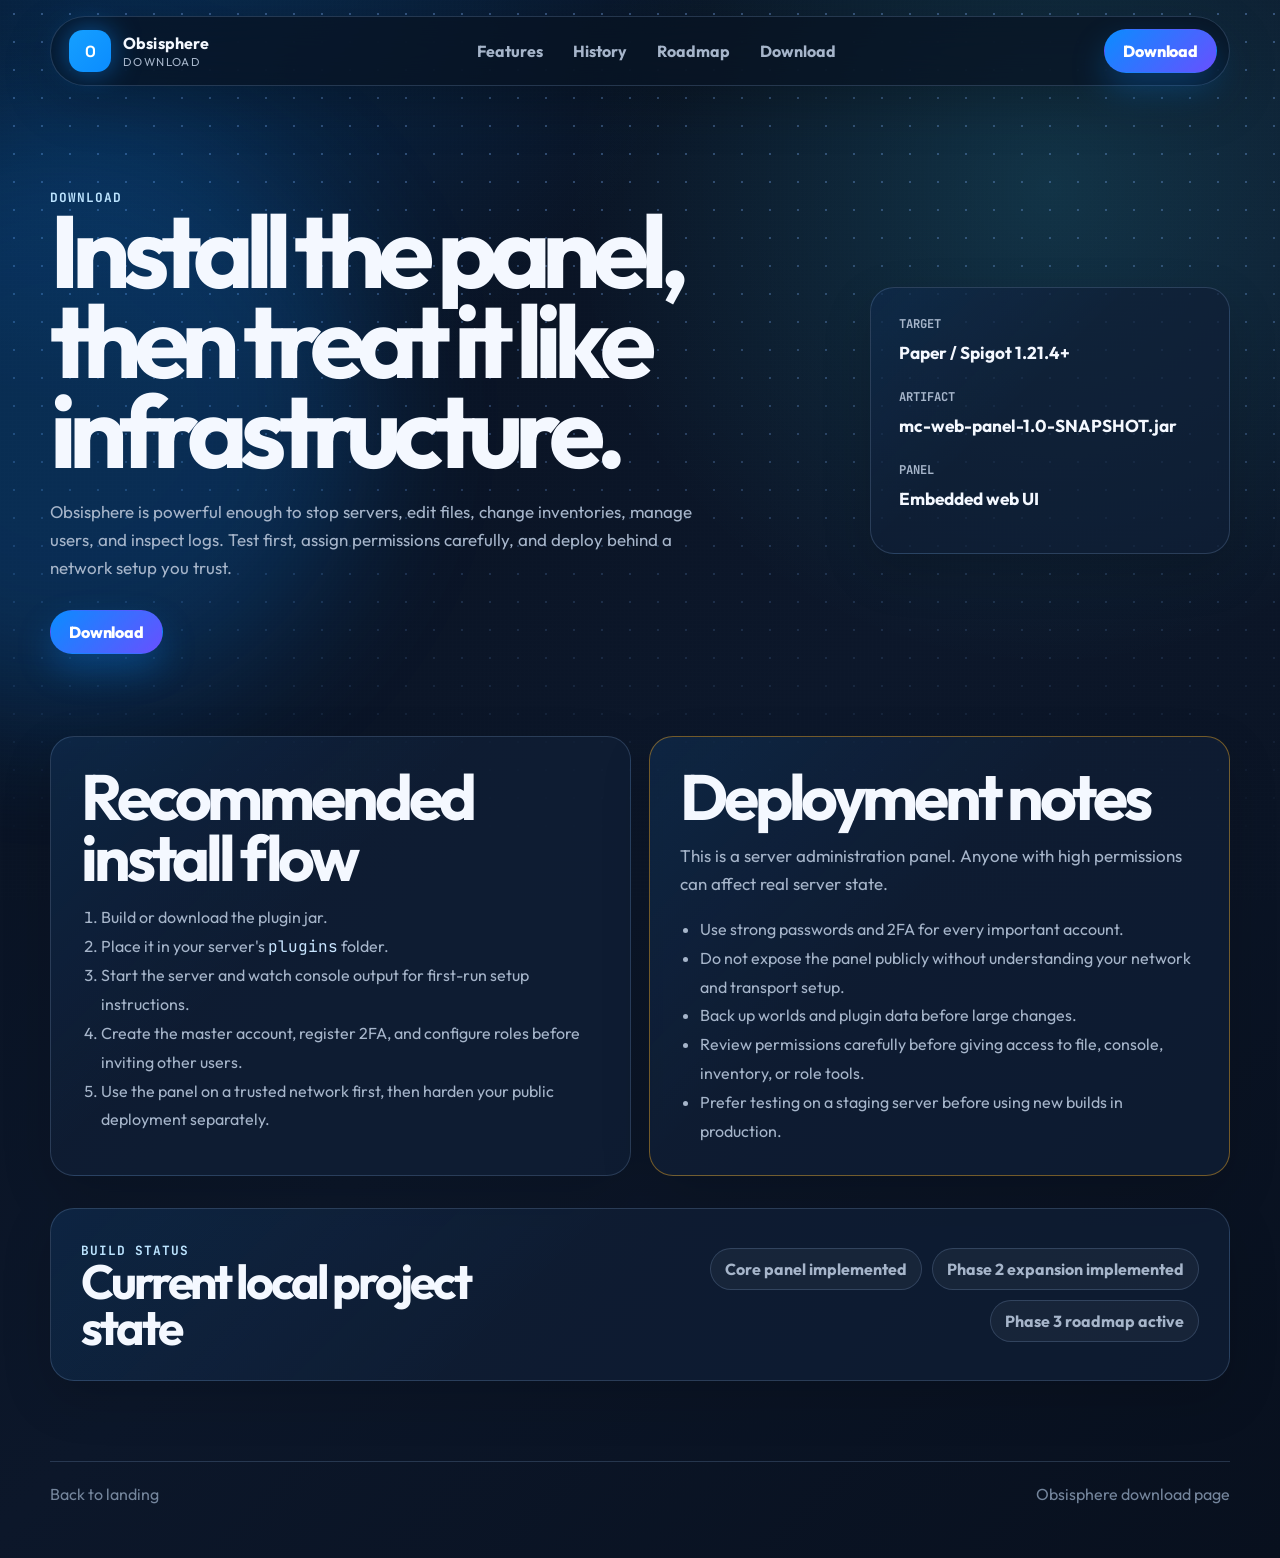
==== docs/download.html @ 39cd56f6 "Add files via upload" ====
<!doctype html>
<html lang="en">
<head>
    <meta charset="utf-8">
    <meta name="viewport" content="width=device-width, initial-scale=1">
    <meta name="description" content="Download and deployment notes for Obsisphere.">
    <title>Download Obsisphere | MC Web Panel</title>
    <link rel="preconnect" href="https://fonts.googleapis.com">
    <link rel="preconnect" href="https://fonts.gstatic.com" crossorigin>
    <link href="https://fonts.googleapis.com/css2?family=Outfit:wght@400;600;700;800;900&family=Space+Grotesk:wght@500;700&family=JetBrains+Mono:wght@500;700&display=swap" rel="stylesheet">
    <link rel="stylesheet" href="styles.css">
</head>
<body class="download-page">
    <div class="noise-layer" aria-hidden="true"></div>
    <div class="aurora aurora-one" aria-hidden="true"></div>

    <header class="site-header">
        <a class="brand" href="index.html" aria-label="Obsisphere home">
            <span class="brand-mark">O</span>
            <span>
                <strong>Obsisphere</strong>
                <small>Download</small>
            </span>
        </a>
        <nav class="nav-links" aria-label="Main navigation">
            <a href="index.html#features">Features</a>
            <a href="index.html#timeline">History</a>
            <a href="index.html#roadmap">Roadmap</a>
            <a href="download.html">Download</a>
        </nav>
        <a class="header-cta" href="../plugin-data/target/mc-web-panel-1.0-SNAPSHOT.jar">Download</a>
    </header>

    <main>
        <section class="section-shell download-hero">
            <div class="reveal">
                <span class="section-kicker">Download</span>
                <h1>Install the panel, then treat it like infrastructure.</h1>
                <p class="hero-lede">
                    Obsisphere is powerful enough to stop servers, edit files, change inventories, manage users,
                    and inspect logs. Test first, assign permissions carefully, and deploy behind a network setup you trust.
                </p>
                <div class="hero-actions">
                    <a class="btn btn-primary magnet" href="../plugin-data/target/mc-web-panel-1.0-SNAPSHOT.jar" download>Download</a>
                </div>
            </div>
            <aside class="download-card reveal">
                <span>Target</span>
                <strong>Paper / Spigot 1.21.4+</strong>
                <span>Artifact</span>
                <strong>mc-web-panel-1.0-SNAPSHOT.jar</strong>
                <span>Panel</span>
                <strong>Embedded web UI</strong>
            </aside>
        </section>

        <section class="section-shell download-grid">
            <article class="download-panel reveal">
                <h2>Recommended install flow</h2>
                <ol class="install-list">
                    <li>Build or download the plugin jar.</li>
                    <li>Place it in your server's <code>plugins</code> folder.</li>
                    <li>Start the server and watch console output for first-run setup instructions.</li>
                    <li>Create the master account, register 2FA, and configure roles before inviting other users.</li>
                    <li>Use the panel on a trusted network first, then harden your public deployment separately.</li>
                </ol>
            </article>

            <article class="download-panel warning-panel reveal">
                <h2>Deployment notes</h2>
                <p>This is a server administration panel. Anyone with high permissions can affect real server state.</p>
                <ul class="check-list">
                    <li>Use strong passwords and 2FA for every important account.</li>
                    <li>Do not expose the panel publicly without understanding your network and transport setup.</li>
                    <li>Back up worlds and plugin data before large changes.</li>
                    <li>Review permissions carefully before giving access to file, console, inventory, or role tools.</li>
                    <li>Prefer testing on a staging server before using new builds in production.</li>
                </ul>
            </article>
        </section>

        <section class="section-shell release-board reveal">
            <div>
                <span class="section-kicker">Build status</span>
                <h2>Current local project state</h2>
            </div>
            <div class="release-items">
                <span>Core panel implemented</span>
                <span>Phase 2 expansion implemented</span>
                <span>Phase 3 roadmap active</span>
            </div>
        </section>
    </main>

    <footer class="site-footer">
        <a href="index.html">Back to landing</a>
        <span>Obsisphere download page</span>
    </footer>

    <script src="script.js"></script>
</body>
</html>
---- docs/styles.css ----
:root {
    --bg: #07101f;
    --bg-2: #0b172b;
    --panel: rgba(16, 31, 55, 0.72);
    --panel-strong: rgba(24, 43, 73, 0.9);
    --line: rgba(142, 177, 224, 0.22);
    --line-bright: rgba(30, 144, 255, 0.65);
    --text: #f4f8ff;
    --muted: #a6b5ca;
    --soft: #74859c;
    --accent: #0b8cff;
    --accent-2: #39e6ff;
    --accent-3: #58ffb0;
    --danger: #ff4d5a;
    --warning: #ffb020;
    --shadow: 0 24px 80px rgba(0, 0, 0, 0.35);
    --radius-xl: 34px;
    --radius-lg: 24px;
    --radius-md: 16px;
    color-scheme: dark;
}

* {
    box-sizing: border-box;
}

html {
    scroll-behavior: smooth;
}

body {
    margin: 0;
    min-height: 100vh;
    background:
        radial-gradient(circle at 14% -8%, rgba(11, 140, 255, 0.24), transparent 34rem),
        radial-gradient(circle at 82% 12%, rgba(57, 230, 255, 0.14), transparent 30rem),
        linear-gradient(135deg, #07101f 0%, #0c172a 54%, #08101e 100%);
    color: var(--text);
    font-family: "Outfit", sans-serif;
    overflow-x: hidden;
}

body::before {
    content: "";
    position: fixed;
    inset: 0;
    z-index: -4;
    background-image: radial-gradient(rgba(111, 157, 222, 0.42) 1px, transparent 1px);
    background-size: 28px 28px;
    mask-image: linear-gradient(to bottom, black, rgba(0, 0, 0, 0.72), transparent 96%);
}

a {
    color: inherit;
    text-decoration: none;
}

code {
    font-family: "JetBrains Mono", monospace;
    color: #c8e5ff;
}

.noise-layer {
    position: fixed;
    inset: 0;
    z-index: -2;
    pointer-events: none;
    opacity: 0.11;
    background-image:
        linear-gradient(90deg, rgba(255, 255, 255, 0.06) 1px, transparent 1px),
        linear-gradient(rgba(255, 255, 255, 0.04) 1px, transparent 1px);
    background-size: 4px 4px;
    mix-blend-mode: overlay;
}

.aurora {
    position: fixed;
    z-index: -3;
    width: 38rem;
    height: 38rem;
    border-radius: 999px;
    filter: blur(70px);
    opacity: 0.22;
    animation: drift 12s ease-in-out infinite alternate;
    pointer-events: none;
}

.aurora-one {
    top: 12vh;
    left: -15rem;
    background: var(--accent);
}

.aurora-two {
    right: -16rem;
    bottom: 8vh;
    background: var(--accent-2);
    animation-delay: -4s;
}

.site-header {
    position: sticky;
    top: 16px;
    z-index: 20;
    width: min(1180px, calc(100% - 32px));
    margin: 16px auto 0;
    padding: 12px;
    display: flex;
    align-items: center;
    justify-content: space-between;
    gap: 18px;
    border: 1px solid var(--line);
    border-radius: 999px;
    background: rgba(8, 18, 34, 0.72);
    backdrop-filter: blur(18px);
    box-shadow: 0 18px 50px rgba(0, 0, 0, 0.22);
}

.brand {
    display: inline-flex;
    align-items: center;
    gap: 12px;
    padding-left: 6px;
}

.brand-mark {
    width: 42px;
    height: 42px;
    border-radius: 14px;
    display: grid;
    place-items: center;
    color: white;
    font-family: "Space Grotesk", sans-serif;
    font-weight: 700;
    background:
        linear-gradient(135deg, rgba(57, 230, 255, 0.22), transparent),
        #0b8cff;
    box-shadow: 0 0 28px rgba(11, 140, 255, 0.55);
}

.brand strong,
.brand small {
    display: block;
    line-height: 1;
}

.brand strong {
    font-size: 1rem;
    letter-spacing: 0.01em;
}

.brand small {
    margin-top: 5px;
    color: var(--muted);
    font-size: 0.72rem;
    letter-spacing: 0.12em;
    text-transform: uppercase;
}

.nav-links {
    display: flex;
    align-items: center;
    gap: 6px;
    color: var(--muted);
    font-weight: 700;
}

.nav-links a {
    padding: 10px 12px;
    border-radius: 999px;
    transition: color 180ms ease, background 180ms ease;
}

.nav-links a:hover {
    color: var(--text);
    background: rgba(255, 255, 255, 0.07);
}

.header-cta,
.btn {
    display: inline-flex;
    align-items: center;
    justify-content: center;
    min-height: 44px;
    padding: 0 18px;
    border: 1px solid transparent;
    border-radius: 999px;
    font-weight: 800;
    letter-spacing: -0.01em;
    cursor: pointer;
    transition: transform 180ms ease, border-color 180ms ease, box-shadow 180ms ease, background 180ms ease;
}

.header-cta,
.btn-primary {
    color: white;
    background: linear-gradient(135deg, var(--accent), #6850ff);
    box-shadow: 0 16px 34px rgba(11, 140, 255, 0.28);
}

.btn-ghost {
    color: var(--text);
    background: rgba(255, 255, 255, 0.06);
    border-color: var(--line);
}

.header-cta:hover,
.btn:hover {
    transform: translateY(-2px);
    border-color: rgba(255, 255, 255, 0.22);
    box-shadow: 0 20px 42px rgba(11, 140, 255, 0.26);
}

.section-shell {
    width: min(1180px, calc(100% - 32px));
    margin: 0 auto;
}

.hero {
    min-height: calc(100vh - 92px);
    display: grid;
    grid-template-columns: minmax(0, 0.95fr) minmax(360px, 1.05fr);
    align-items: center;
    gap: 48px;
    padding: 84px 0 64px;
}

.eyebrow,
.section-kicker {
    display: inline-flex;
    align-items: center;
    gap: 10px;
    color: #bce4ff;
    font-family: "JetBrains Mono", monospace;
    font-size: 0.8rem;
    font-weight: 700;
    letter-spacing: 0.08em;
    text-transform: uppercase;
}

.pulse-dot {
    width: 9px;
    height: 9px;
    border-radius: 99px;
    background: var(--accent-3);
    box-shadow: 0 0 0 0 rgba(88, 255, 176, 0.7);
    animation: pulse 1.8s infinite;
}

h1,
h2,
h3,
p {
    margin-top: 0;
}

h1 {
    margin-bottom: 22px;
    font-size: clamp(3.4rem, 8vw, 7.7rem);
    line-height: 0.88;
    letter-spacing: -0.08em;
    max-width: 11ch;
}

h2 {
    margin-bottom: 14px;
    font-size: clamp(2.1rem, 5vw, 4.7rem);
    line-height: 0.95;
    letter-spacing: -0.065em;
}

h3 {
    font-size: 1.32rem;
    letter-spacing: -0.03em;
}

.hero-lede,
.section-heading p,
.timeline-item p,
.feature-card p,
.roadmap-card span,
.developer-card p,
.final-cta p,
.download-panel p {
    color: var(--muted);
    font-size: 1.06rem;
    line-height: 1.65;
}

.hero-lede {
    max-width: 62ch;
    margin-bottom: 28px;
}

.hero-actions,
.hero-metrics {
    display: flex;
    flex-wrap: wrap;
    gap: 12px;
}

.hero-metrics {
    margin-top: 34px;
}

.hero-metrics div {
    min-width: 132px;
    padding: 16px;
    border: 1px solid var(--line);
    border-radius: 18px;
    background: rgba(255, 255, 255, 0.045);
}

.hero-metrics strong,
.hero-metrics span {
    display: block;
}

.hero-metrics strong {
    color: var(--text);
    font-family: "Space Grotesk", sans-serif;
    font-size: 1.3rem;
}

.hero-metrics span {
    color: var(--soft);
    font-size: 0.88rem;
}

.hero-visual {
    position: relative;
    min-height: 560px;
    perspective: 1100px;
}

.panel-frame {
    position: absolute;
    inset: 52px 20px 40px 0;
    padding: 18px;
    border: 1px solid var(--line-bright);
    border-radius: var(--radius-xl);
    background:
        linear-gradient(135deg, rgba(11, 140, 255, 0.16), transparent 36%),
        rgba(9, 19, 36, 0.88);
    box-shadow: var(--shadow), inset 0 0 80px rgba(11, 140, 255, 0.08);
    transform: rotateX(6deg) rotateY(-8deg);
    animation: floatPanel 5s ease-in-out infinite;
}

.panel-topbar {
    display: flex;
    align-items: center;
    gap: 8px;
    padding: 10px 10px 18px;
    color: var(--muted);
    font-family: "JetBrains Mono", monospace;
}

.panel-topbar span {
    width: 11px;
    height: 11px;
    border-radius: 999px;
    background: var(--accent);
}

.panel-topbar span:nth-child(2) {
    background: var(--warning);
}

.panel-topbar span:nth-child(3) {
    background: var(--accent-3);
}

.panel-topbar strong {
    margin-left: auto;
    color: var(--text);
    font-size: 0.8rem;
}

.panel-grid {
    display: grid;
    grid-template-columns: repeat(2, minmax(0, 1fr));
    gap: 14px;
}

.stat-card,
.console-preview {
    min-height: 134px;
    padding: 18px;
    border: 1px solid var(--line);
    border-radius: 22px;
    background: rgba(19, 35, 61, 0.9);
}

.stat-card.wide {
    grid-column: 1 / -1;
}

.stat-card span,
.download-card span {
    color: var(--muted);
    font-family: "JetBrains Mono", monospace;
    font-size: 0.76rem;
    font-weight: 700;
    text-transform: uppercase;
}

.stat-card strong {
    display: block;
    margin-top: 8px;
    font-family: "JetBrains Mono", monospace;
    font-size: 2rem;
}

.stat-card i {
    display: block;
    height: 32px;
    margin-top: 18px;
    border-radius: 999px;
    background:
        linear-gradient(90deg, transparent, rgba(57, 230, 255, 0.4), transparent),
        linear-gradient(to top, rgba(11, 140, 255, 0.24), transparent);
    clip-path: polygon(0 70%, 14% 56%, 28% 62%, 42% 28%, 57% 45%, 74% 20%, 100% 38%, 100% 100%, 0 100%);
}

.console-preview {
    grid-column: 1 / -1;
    min-height: 162px;
    display: grid;
    gap: 8px;
    font-family: "JetBrains Mono", monospace;
}

.console-preview b {
    color: var(--accent-3);
    text-transform: uppercase;
    letter-spacing: 0.08em;
}

.console-preview code {
    display: block;
    color: #c8d9ef;
}

.orbit-card {
    position: absolute;
    padding: 12px 16px;
    border: 1px solid var(--line);
    border-radius: 999px;
    background: rgba(9, 19, 36, 0.82);
    color: var(--text);
    font-weight: 800;
    box-shadow: 0 14px 36px rgba(0, 0, 0, 0.24);
    animation: orbitBob 3s ease-in-out infinite;
}

.orbit-a {
    right: 0;
    top: 74px;
}

.orbit-b {
    left: -18px;
    bottom: 136px;
    animation-delay: -0.8s;
}

.orbit-c {
    right: 48px;
    bottom: 56px;
    animation-delay: -1.4s;
}

.logo-strip {
    display: grid;
    grid-template-columns: repeat(6, 1fr);
    gap: 10px;
    padding: 16px;
    border: 1px solid var(--line);
    border-radius: var(--radius-lg);
    background: rgba(255, 255, 255, 0.04);
}

.logo-strip span {
    display: grid;
    place-items: center;
    min-height: 74px;
    color: var(--muted);
    border-radius: 18px;
    background: rgba(255, 255, 255, 0.035);
    font-family: "JetBrains Mono", monospace;
    font-weight: 800;
    text-transform: uppercase;
}

.demo-showcase {
    margin-top: 96px;
}

.demo-grid {
    display: grid;
    grid-template-columns: repeat(2, minmax(0, 1fr));
    gap: 18px;
}

.demo-grid-single {
    grid-template-columns: minmax(0, 900px);
    justify-content: center;
}

.workflow-demo {
    min-height: 460px;
    padding: 0;
    position: relative;
    overflow: visible;
    border: 0;
    border-radius: 0;
    background: transparent;
    box-shadow: none;
    contain: layout;
    perspective: 1100px;
}

.demo-header {
    display: none;
}

.demo-header span {
    color: var(--accent-2);
    font-family: "JetBrains Mono", monospace;
    font-size: 0.78rem;
    font-weight: 800;
    letter-spacing: 0.08em;
    text-transform: uppercase;
}

.demo-header strong {
    font-size: 1.05rem;
}

.permissions-stage {
    position: relative;
    min-height: 356px;
    overflow: hidden;
    border: 1px solid rgba(142, 177, 224, 0.16);
    border-radius: 28px;
    background:
        linear-gradient(135deg, rgba(11, 140, 255, 0.12), transparent 38%),
        rgba(5, 12, 24, 0.74);
    transform: rotateX(6deg) rotateY(-7deg) translate3d(0, 0, 0);
    transform-style: preserve-3d;
    box-shadow: 0 26px 70px rgba(0, 0, 0, 0.32), inset 0 0 70px rgba(11, 140, 255, 0.08);
    animation: demoPanelFloat 8s ease-in-out infinite;
    will-change: transform;
    container-type: size;
}

.permissions-stage {
    display: grid;
    grid-template-columns: 180px minmax(0, 1fr);
    grid-template-rows: auto 1fr;
    gap: 14px;
    padding: 18px;
}

.demo-window-bar {
    grid-column: 1 / -1;
    display: flex;
    align-items: center;
    gap: 8px;
    padding: 0 4px 14px;
    border-bottom: 1px solid rgba(142, 177, 224, 0.16);
    color: var(--muted);
    font-family: "JetBrains Mono", monospace;
    font-size: 0.78rem;
}

.demo-window-bar span {
    width: 10px;
    height: 10px;
    border-radius: 999px;
    background: var(--accent);
}

.demo-window-bar span:nth-child(2) {
    background: var(--warning);
}

.demo-window-bar span:nth-child(3) {
    background: var(--accent-3);
}

.demo-window-bar b {
    margin-left: auto;
    color: var(--text);
}

.role-list,
.permission-sheet {
    border: 1px solid rgba(142, 177, 224, 0.16);
    border-radius: 22px;
    background: rgba(7, 16, 31, 0.68);
    transform: translateZ(18px);
}

.role-list {
    padding: 12px;
    display: grid;
    align-content: start;
    gap: 10px;
}

.role-list span {
    padding: 12px;
    border-radius: 14px;
    color: var(--muted);
    font-weight: 800;
    background: rgba(255, 255, 255, 0.045);
}

.role-list span.active {
    color: white;
    background: rgba(11, 140, 255, 0.28);
    box-shadow: inset 3px 0 0 var(--accent);
}

.role-list span:nth-child(2) {
    animation: roleSelect 6s ease-in-out infinite;
}

.permission-sheet {
    padding: 14px;
}

.perm-row {
    display: flex;
    align-items: center;
    gap: 10px;
    min-height: 48px;
    margin-bottom: 10px;
    padding: 0 12px;
    border: 1px solid rgba(142, 177, 224, 0.14);
    border-radius: 15px;
    color: var(--muted);
    background: rgba(255, 255, 255, 0.035);
    font-weight: 800;
}

.perm-row i {
    width: 18px;
    height: 18px;
    border-radius: 6px;
    border: 1px solid var(--line);
    position: relative;
}

.perm-row.enabled i,
.perm-row.warning i {
    border-color: transparent;
    background: var(--accent);
    box-shadow: 0 0 18px rgba(11, 140, 255, 0.42);
}

.perm-row.warning {
    color: #ffd48a;
}

.perm-row.warning i {
    background: var(--warning);
}

.perm-row.warning i::after {
    content: "";
    position: absolute;
    inset: 4px;
    border-radius: 3px;
    background: white;
    opacity: 0;
    animation: checkboxFlash 6s ease-in-out infinite;
}

.perm-row.warning {
    animation: permissionEnable 6s ease-in-out infinite;
}

.perm-policy {
    margin-top: 14px;
    padding: 14px;
    border: 1px solid rgba(57, 230, 255, 0.22);
    border-radius: 16px;
    background: rgba(57, 230, 255, 0.06);
    animation: policyFocus 6s ease-in-out infinite;
    transform: translateZ(28px);
}

.perm-policy b,
.perm-policy code {
    display: block;
}

.perm-policy b {
    margin-bottom: 8px;
}

.perm-policy code {
    color: #d7f4ff;
    line-height: 1.7;
}

.demo-cursor {
    position: absolute;
    z-index: 4;
    left: 0;
    top: 0;
    width: 24px;
    height: 24px;
    filter: drop-shadow(0 10px 18px rgba(0, 0, 0, 0.42));
    pointer-events: none;
    will-change: transform;
}

.demo-cursor::before {
    content: "";
    position: absolute;
    inset: 0;
    background: white;
    clip-path: polygon(0 0, 0 21px, 6px 16px, 10px 24px, 15px 21px, 11px 14px, 21px 14px);
}

.demo-cursor::after {
    content: "";
    position: absolute;
    width: 16px;
    height: 16px;
    left: -8px;
    top: -8px;
    border: 2px solid var(--accent-2);
    border-radius: 999px;
    opacity: 0;
    transform-origin: center;
}

.permission-cursor {
    animation: permissionCursor 6s ease-in-out infinite;
}

.permission-cursor::after {
    animation: permissionPing 6s ease-in-out infinite;
}

.section-heading {
    max-width: 820px;
    margin: 130px 0 36px;
}

.feature-grid,
.roadmap-grid,
.download-grid {
    display: grid;
    grid-template-columns: repeat(3, minmax(0, 1fr));
    gap: 18px;
}

.feature-card,
.roadmap-card,
.download-panel,
.developer-card,
.final-cta,
.download-card,
.release-board {
    border: 1px solid var(--line);
    border-radius: var(--radius-lg);
    background:
        linear-gradient(135deg, rgba(11, 140, 255, 0.08), transparent 42%),
        var(--panel);
    box-shadow: 0 18px 50px rgba(0, 0, 0, 0.16);
}

.feature-card {
    min-height: 288px;
    padding: 26px;
    position: relative;
    overflow: hidden;
}

.feature-card::after {
    content: "";
    position: absolute;
    right: -40px;
    bottom: -40px;
    width: 130px;
    height: 130px;
    border-radius: 999px;
    background: radial-gradient(circle, rgba(57, 230, 255, 0.18), transparent 64%);
}

.feature-icon {
    display: inline-grid;
    place-items: center;
    width: 42px;
    height: 42px;
    margin-bottom: 40px;
    border-radius: 14px;
    background: rgba(11, 140, 255, 0.16);
    color: #bce4ff;
    font-family: "JetBrains Mono", monospace;
    font-weight: 800;
}

.gallery-section {
    position: relative;
}

.shot-rail {
    display: grid;
    grid-template-columns: auto minmax(0, 1fr) auto;
    align-items: center;
    gap: 18px;
}

.shot-frame {
    margin: 0;
    overflow: hidden;
    border: 1px solid var(--line-bright);
    border-radius: var(--radius-xl);
    background: rgba(5, 12, 24, 0.88);
    box-shadow: var(--shadow);
}

.shot-frame img {
    display: block;
    width: 100%;
    aspect-ratio: 16 / 9;
    object-fit: cover;
    background:
        linear-gradient(135deg, rgba(11, 140, 255, 0.18), transparent),
        repeating-linear-gradient(45deg, rgba(255,255,255,0.04) 0 10px, transparent 10px 20px),
        #0b172b;
}

.shot-frame img.is-missing {
    object-fit: contain;
    padding: 90px;
}

.shot-frame figcaption {
    display: flex;
    justify-content: space-between;
    gap: 16px;
    padding: 18px 22px;
    color: var(--muted);
}

.shot-frame strong {
    color: var(--text);
}

.shot-nav,
.shot-dots button {
    border: 1px solid var(--line);
    color: var(--text);
    background: rgba(255, 255, 255, 0.06);
    cursor: pointer;
}

.shot-nav {
    width: 54px;
    height: 54px;
    border-radius: 999px;
    font-size: 2rem;
}

.shot-dots {
    display: flex;
    justify-content: center;
    gap: 10px;
    margin-top: 18px;
}

.shot-dots button {
    width: 38px;
    height: 38px;
    border-radius: 999px;
    font-family: "JetBrains Mono", monospace;
    font-weight: 800;
}

.shot-dots button.active {
    border-color: var(--line-bright);
    background: var(--accent);
}

.split-section {
    display: grid;
    grid-template-columns: 0.8fr 1.2fr;
    gap: 52px;
}

.sticky-heading {
    position: sticky;
    top: 130px;
    align-self: start;
}

.timeline {
    margin-top: 130px;
    display: grid;
    gap: 18px;
}

.timeline-item {
    padding: 30px;
    border-left: 3px solid var(--accent);
    border-radius: 0 var(--radius-lg) var(--radius-lg) 0;
    background: rgba(255, 255, 255, 0.045);
}

.timeline-item span {
    color: var(--accent-2);
    font-family: "JetBrains Mono", monospace;
    font-weight: 800;
}

.roadmap-grid {
    grid-template-columns: repeat(2, minmax(0, 1fr));
}

.roadmap-card {
    padding: 24px;
}

.roadmap-card b,
.roadmap-card span {
    display: block;
}

.roadmap-card b {
    margin-bottom: 10px;
    font-size: 1.1rem;
}

.developer-card {
    margin-top: 130px;
    padding: 34px;
    display: flex;
    align-items: center;
    justify-content: space-between;
    gap: 28px;
}

.developer-card h2 {
    margin-top: 8px;
}

.dev-profile {
    flex: 0 0 auto;
    display: flex;
    align-items: center;
    gap: 16px;
    padding: 16px;
    border: 1px solid var(--line);
    border-radius: 24px;
    background: rgba(255, 255, 255, 0.06);
}

.dev-profile img {
    width: 88px;
    height: 88px;
    border-radius: 22px;
    image-rendering: pixelated;
}

.dev-profile strong,
.dev-profile span {
    display: block;
}

.dev-profile strong {
    font-size: 1.4rem;
}

.dev-profile span {
    color: var(--muted);
}

.final-cta {
    margin-top: 34px;
    padding: 52px;
    text-align: center;
}

.final-cta h2,
.final-cta p {
    margin-left: auto;
    margin-right: auto;
}

.final-cta p {
    max-width: 62ch;
}

.site-footer {
    width: min(1180px, calc(100% - 32px));
    margin: 80px auto 32px;
    padding: 22px 0;
    display: flex;
    justify-content: space-between;
    gap: 18px;
    color: var(--soft);
    border-top: 1px solid var(--line);
}

.download-hero {
    min-height: 62vh;
    display: grid;
    grid-template-columns: minmax(0, 1fr) 360px;
    gap: 38px;
    align-items: center;
    padding-top: 100px;
    padding-bottom: 70px;
}

.download-hero h1 {
    max-width: 13ch;
}

.download-card {
    display: grid;
    gap: 10px;
    padding: 28px;
}

.download-card strong {
    margin-bottom: 16px;
    font-size: 1.08rem;
}

.download-grid {
    grid-template-columns: 1fr 1fr;
    margin-top: 12px;
}

.download-panel {
    padding: 30px;
}

.warning-panel {
    border-color: rgba(255, 176, 32, 0.42);
}

.install-list,
.check-list {
    margin: 0;
    padding-left: 20px;
    color: var(--muted);
    line-height: 1.8;
}

.release-board {
    margin-top: 32px;
    padding: 30px;
    display: flex;
    align-items: center;
    justify-content: space-between;
    gap: 24px;
}

.release-board h2 {
    margin-bottom: 0;
    font-size: clamp(1.8rem, 4vw, 3rem);
}

.release-items {
    display: flex;
    flex-wrap: wrap;
    justify-content: flex-end;
    gap: 10px;
}

.release-items span {
    padding: 10px 14px;
    border: 1px solid var(--line);
    border-radius: 999px;
    color: var(--muted);
    background: rgba(255, 255, 255, 0.045);
    font-weight: 700;
}

.reveal {
    opacity: 0;
    transform: translateY(24px);
    transition: opacity 700ms ease, transform 700ms cubic-bezier(0.2, 0.8, 0.2, 1);
}

.reveal.visible {
    opacity: 1;
    transform: translateY(0);
}

@keyframes drift {
    from { transform: translate3d(0, 0, 0) scale(1); }
    to { transform: translate3d(8vw, -5vh, 0) scale(1.15); }
}

@keyframes pulse {
    0% { box-shadow: 0 0 0 0 rgba(88, 255, 176, 0.7); }
    70% { box-shadow: 0 0 0 12px rgba(88, 255, 176, 0); }
    100% { box-shadow: 0 0 0 0 rgba(88, 255, 176, 0); }
}

@keyframes floatPanel {
    0%, 100% { transform: rotateX(6deg) rotateY(-8deg) translateY(0); }
    50% { transform: rotateX(7deg) rotateY(-6deg) translateY(-12px); }
}

@keyframes orbitBob {
    0%, 100% { transform: translateY(0); }
    50% { transform: translateY(-10px); }
}

@keyframes demoPanelFloat {
    0%, 100% { transform: rotateX(6deg) rotateY(-7deg) translate3d(0, 0, 0); }
    50% { transform: rotateX(7deg) rotateY(-5.5deg) translate3d(0, -8px, 0); }
}

@keyframes roleSelect {
    0%, 22%, 100% { color: var(--muted); background: rgba(255, 255, 255, 0.045); box-shadow: none; }
    30%, 86% { color: white; background: rgba(11, 140, 255, 0.24); box-shadow: inset 3px 0 0 var(--accent); }
}

@keyframes permissionEnable {
    0%, 38%, 100% { color: #ffd48a; border-color: rgba(142, 177, 224, 0.14); background: rgba(255, 255, 255, 0.035); }
    48%, 86% { color: var(--text); border-color: rgba(255, 176, 32, 0.52); background: rgba(255, 176, 32, 0.09); }
}

@keyframes checkboxFlash {
    0%, 42%, 100% { opacity: 0; transform: scale(0.6); }
    50%, 86% { opacity: 0.92; transform: scale(1); }
}

@keyframes policyFocus {
    0%, 60%, 100% { border-color: rgba(57, 230, 255, 0.22); transform: translateY(0); }
    70%, 88% { border-color: var(--line-bright); transform: translateY(-3px); }
}

@keyframes permissionCursor {
    0%, 100% { transform: translate3d(28cqw, 24cqh, 0); }
    23% { transform: translate3d(5cqw, 57cqh, 0); }
    30%, 38% { transform: translate3d(5cqw, 57cqh, 0) scale(0.96); }
    52% { transform: translate3d(33cqw, 67cqh, 0); }
    58%, 66% { transform: translate3d(33cqw, 67cqh, 0) scale(0.96); }
    78% { transform: translate3d(43cqw, 83cqh, 0); }
    84%, 92% { transform: translate3d(43cqw, 83cqh, 0) scale(0.96); }
}

@keyframes permissionPing {
    0%, 27%, 41%, 55%, 69%, 81%, 95%, 100% { opacity: 0; transform: scale(0.45); }
    30%, 58%, 84% { opacity: 1; transform: scale(0.95); }
    37%, 65%, 91% { opacity: 0; transform: scale(1.9); }
}

@media (max-width: 980px) {
    .site-header {
        border-radius: 28px;
        align-items: flex-start;
    }

    .nav-links {
        display: none;
    }

    .hero,
    .download-hero,
    .split-section,
    .developer-card,
    .release-board {
        grid-template-columns: 1fr;
    }

    .hero-visual {
        min-height: 480px;
    }

    .panel-frame {
        inset: 24px 0;
    }

    .logo-strip,
    .demo-grid,
    .feature-grid,
    .roadmap-grid,
    .download-grid {
        grid-template-columns: 1fr 1fr;
    }

    .demo-grid-single {
        grid-template-columns: minmax(0, 1fr);
    }

    .sticky-heading {
        position: static;
    }

    .timeline {
        margin-top: 0;
    }
}

@media (max-width: 640px) {
    .site-header {
        top: 8px;
        width: calc(100% - 18px);
    }

    .header-cta {
        display: none;
    }

    .hero {
        padding-top: 64px;
    }

    h1 {
        font-size: clamp(3.2rem, 18vw, 5rem);
    }

    .hero-visual {
        min-height: 420px;
    }

    .panel-frame {
        transform: none;
        animation: none;
    }

    .panel-grid,
    .logo-strip,
    .demo-grid,
    .feature-grid,
    .roadmap-grid,
    .download-grid {
        grid-template-columns: 1fr;
    }

    .shot-rail {
        grid-template-columns: 1fr;
    }

    .shot-nav {
        display: none;
    }

    .shot-frame figcaption,
    .site-footer {
        flex-direction: column;
    }

    .developer-card,
    .final-cta {
        padding: 26px;
    }

    .permissions-stage {
        grid-template-columns: 1fr;
    }
}

@media (prefers-reduced-motion: reduce) {
    *,
    *::before,
    *::after {
        scroll-behavior: auto !important;
        animation-duration: 0.001ms !important;
        animation-iteration-count: 1 !important;
        transition-duration: 0.001ms !important;
    }
}
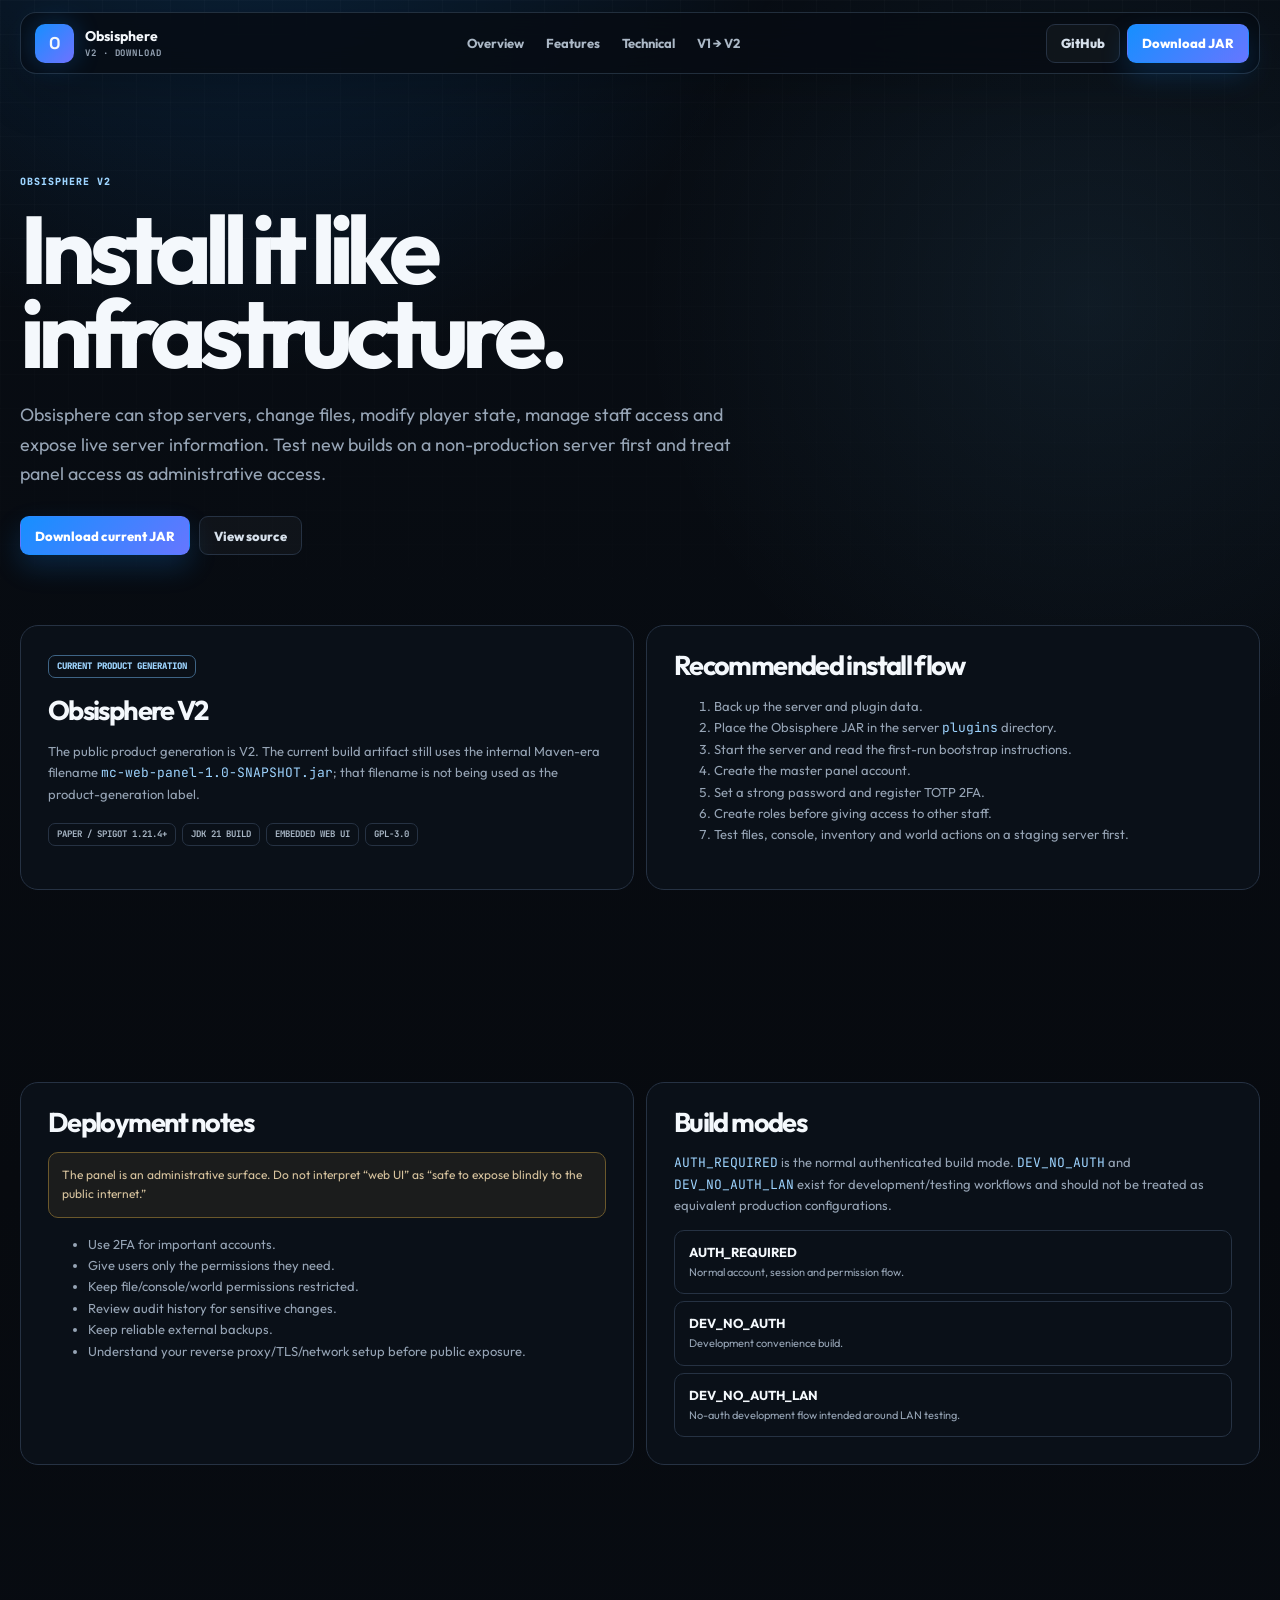
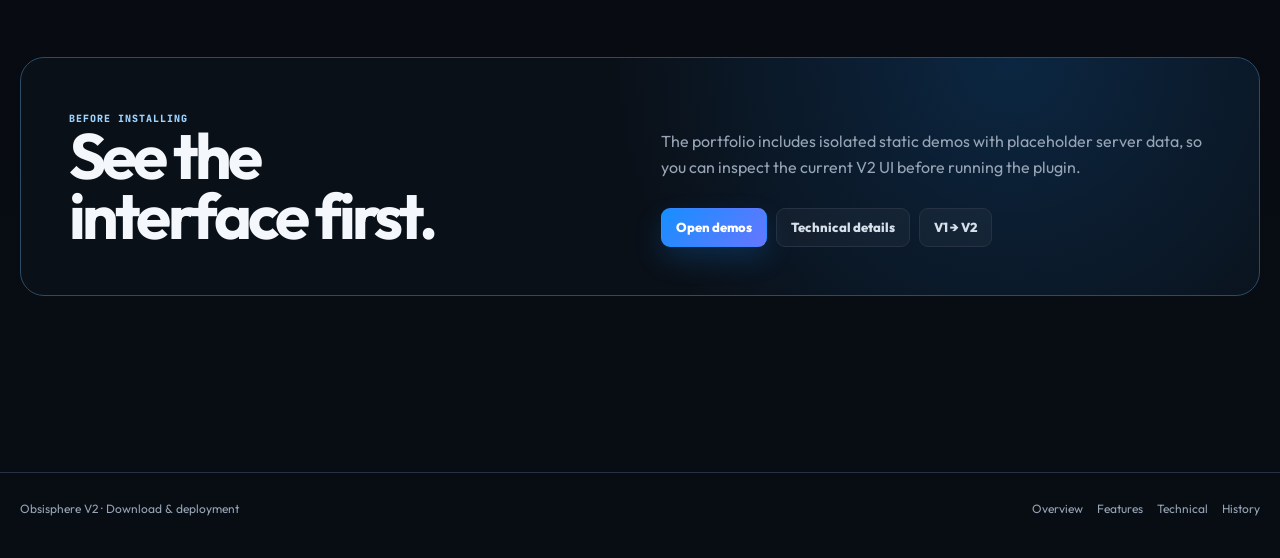
==== commit afa88176: "site: update download page for V2 generation" ====
--- a/docs/download.html
+++ b/docs/download.html
@@ -1,102 +1 @@
-<!doctype html>
-<html lang="en">
-<head>
-    <meta charset="utf-8">
-    <meta name="viewport" content="width=device-width, initial-scale=1">
-    <meta name="description" content="Download and deployment notes for Obsisphere.">
-    <title>Download Obsisphere | MC Web Panel</title>
-    <link rel="preconnect" href="https://fonts.googleapis.com">
-    <link rel="preconnect" href="https://fonts.gstatic.com" crossorigin>
-    <link href="https://fonts.googleapis.com/css2?family=Outfit:wght@400;600;700;800;900&family=Space+Grotesk:wght@500;700&family=JetBrains+Mono:wght@500;700&display=swap" rel="stylesheet">
-    <link rel="stylesheet" href="styles.css">
-</head>
-<body class="download-page">
-    <div class="noise-layer" aria-hidden="true"></div>
-    <div class="aurora aurora-one" aria-hidden="true"></div>
-
-    <header class="site-header">
-        <a class="brand" href="index.html" aria-label="Obsisphere home">
-            <span class="brand-mark">O</span>
-            <span>
-                <strong>Obsisphere</strong>
-                <small>Download</small>
-            </span>
-        </a>
-        <nav class="nav-links" aria-label="Main navigation">
-            <a href="index.html#features">Features</a>
-            <a href="index.html#timeline">History</a>
-            <a href="index.html#roadmap">Roadmap</a>
-            <a href="download.html">Download</a>
-        </nav>
-        <a class="header-cta" href="../plugin-data/target/mc-web-panel-1.0-SNAPSHOT.jar">Download</a>
-    </header>
-
-    <main>
-        <section class="section-shell download-hero">
-            <div class="reveal">
-                <span class="section-kicker">Download</span>
-                <h1>Install the panel, then treat it like infrastructure.</h1>
-                <p class="hero-lede">
-                    Obsisphere is powerful enough to stop servers, edit files, change inventories, manage users,
-                    and inspect logs. Test first, assign permissions carefully, and deploy behind a network setup you trust.
-                </p>
-                <div class="hero-actions">
-                    <a class="btn btn-primary magnet" href="../plugin-data/target/mc-web-panel-1.0-SNAPSHOT.jar" download>Download</a>
-                </div>
-            </div>
-            <aside class="download-card reveal">
-                <span>Target</span>
-                <strong>Paper / Spigot 1.21.4+</strong>
-                <span>Artifact</span>
-                <strong>mc-web-panel-1.0-SNAPSHOT.jar</strong>
-                <span>Panel</span>
-                <strong>Embedded web UI</strong>
-            </aside>
-        </section>
-
-        <section class="section-shell download-grid">
-            <article class="download-panel reveal">
-                <h2>Recommended install flow</h2>
-                <ol class="install-list">
-                    <li>Build or download the plugin jar.</li>
-                    <li>Place it in your server's <code>plugins</code> folder.</li>
-                    <li>Start the server and watch console output for first-run setup instructions.</li>
-                    <li>Create the master account, register 2FA, and configure roles before inviting other users.</li>
-                    <li>Use the panel on a trusted network first, then harden your public deployment separately.</li>
-                </ol>
-            </article>
-
-            <article class="download-panel warning-panel reveal">
-                <h2>Deployment notes</h2>
-                <p>This is a server administration panel. Anyone with high permissions can affect real server state.</p>
-                <ul class="check-list">
-                    <li>Use strong passwords and 2FA for every important account.</li>
-                    <li>Do not expose the panel publicly without understanding your network and transport setup.</li>
-                    <li>Back up worlds and plugin data before large changes.</li>
-                    <li>Review permissions carefully before giving access to file, console, inventory, or role tools.</li>
-                    <li>Prefer testing on a staging server before using new builds in production.</li>
-                </ul>
-            </article>
-        </section>
-
-        <section class="section-shell release-board reveal">
-            <div>
-                <span class="section-kicker">Build status</span>
-                <h2>Current local project state</h2>
-            </div>
-            <div class="release-items">
-                <span>Core panel implemented</span>
-                <span>Phase 2 expansion implemented</span>
-                <span>Phase 3 roadmap active</span>
-            </div>
-        </section>
-    </main>
-
-    <footer class="site-footer">
-        <a href="index.html">Back to landing</a>
-        <span>Obsisphere download page</span>
-    </footer>
-
-    <script src="script.js"></script>
-</body>
-</html>
+<!doctype html><html lang="en"><head><meta charset="utf-8"><meta name="viewport" content="width=device-width,initial-scale=1"><meta name="description" content="Download and installation information for Obsisphere V2."><title>Download Obsisphere V2</title><link rel="preconnect" href="https://fonts.googleapis.com"><link rel="preconnect" href="https://fonts.gstatic.com" crossorigin><link href="https://fonts.googleapis.com/css2?family=Outfit:wght@400;500;600;700;800;900&family=Space+Grotesk:wght@600;700;800&family=JetBrains+Mono:wght@500;700;800&display=swap" rel="stylesheet"><link rel="stylesheet" href="styles.css"></head><body><header class="site-header"><a class="brand" href="index.html"><span class="brand-mark">O</span><span><strong>Obsisphere</strong><small>V2 · Download</small></span></a><nav class="nav"><a href="index.html">Overview</a><a href="features.html">Features</a><a href="technical.html">Technical</a><a href="history.html">V1 → V2</a></nav><div class="header-actions"><a class="btn btn-ghost" href="https://github.com/Cardrhyme206113/Obsisphere">GitHub</a><a class="btn btn-primary" href="../plugin-data/target/mc-web-panel-1.0-SNAPSHOT.jar">Download JAR</a></div></header><main><section class="wrap subhero reveal"><span class="kicker">Obsisphere V2</span><h1>Install it like infrastructure.</h1><p class="lede">Obsisphere can stop servers, change files, modify player state, manage staff access and expose live server information. Test new builds on a non-production server first and treat panel access as administrative access.</p><div class="hero-actions"><a class="btn btn-primary" href="../plugin-data/target/mc-web-panel-1.0-SNAPSHOT.jar" download>Download current JAR</a><a class="btn btn-ghost" href="https://github.com/Cardrhyme206113/Obsisphere">View source</a></div></section><section class="wrap section" style="padding-top:15px"><div class="download-grid"><article class="download-card reveal"><span class="version-pill">CURRENT PRODUCT GENERATION</span><h2 style="margin-top:20px">Obsisphere V2</h2><p>The public product generation is V2. The current build artifact still uses the internal Maven-era filename <code>mc-web-panel-1.0-SNAPSHOT.jar</code>; that filename is not being used as the product-generation label.</p><div class="mini-specs"><span>PAPER / SPIGOT 1.21.4+</span><span>JDK 21 BUILD</span><span>EMBEDDED WEB UI</span><span>GPL-3.0</span></div></article><article class="download-card reveal"><h2>Recommended install flow</h2><ol><li>Back up the server and plugin data.</li><li>Place the Obsisphere JAR in the server <code>plugins</code> directory.</li><li>Start the server and read the first-run bootstrap instructions.</li><li>Create the master panel account.</li><li>Set a strong password and register TOTP 2FA.</li><li>Create roles before giving access to other staff.</li><li>Test files, console, inventory and world actions on a staging server first.</li></ol></article></div></section><section class="section"><div class="wrap"><div class="download-grid"><article class="download-card reveal"><h2>Deployment notes</h2><div class="download-note">The panel is an administrative surface. Do not interpret “web UI” as “safe to expose blindly to the public internet.”</div><ul><li>Use 2FA for important accounts.</li><li>Give users only the permissions they need.</li><li>Keep file/console/world permissions restricted.</li><li>Review audit history for sensitive changes.</li><li>Keep reliable external backups.</li><li>Understand your reverse proxy/TLS/network setup before public exposure.</li></ul></article><article class="download-card reveal"><h2>Build modes</h2><p><code>AUTH_REQUIRED</code> is the normal authenticated build mode. <code>DEV_NO_AUTH</code> and <code>DEV_NO_AUTH_LAN</code> exist for development/testing workflows and should not be treated as equivalent production configurations.</p><div class="clean-list"><div><strong>AUTH_REQUIRED</strong><span>Normal account, session and permission flow.</span></div><div><strong>DEV_NO_AUTH</strong><span>Development convenience build.</span></div><div><strong>DEV_NO_AUTH_LAN</strong><span>No-auth development flow intended around LAN testing.</span></div></div></article></div></div></section><section class="section"><div class="wrap cta reveal"><div><span class="kicker">Before installing</span><h2>See the interface first.</h2></div><div><p>The portfolio includes isolated static demos with placeholder server data, so you can inspect the current V2 UI before running the plugin.</p><div class="hero-actions"><a class="btn btn-primary" href="index.html#showcases">Open demos</a><a class="btn btn-ghost" href="technical.html">Technical details</a><a class="btn btn-ghost" href="history.html">V1 → V2</a></div></div></div></section></main><footer class="footer"><div class="wrap footer-inner"><span>Obsisphere V2 · Download & deployment</span><div class="footer-links"><a href="index.html">Overview</a><a href="features.html">Features</a><a href="technical.html">Technical</a><a href="history.html">History</a></div></div></footer><script src="script.js"></script></body></html>
--- a/docs/styles.css
+++ b/docs/styles.css
@@ -1,1277 +1 @@
-:root {
-    --bg: #07101f;
-    --bg-2: #0b172b;
-    --panel: rgba(16, 31, 55, 0.72);
-    --panel-strong: rgba(24, 43, 73, 0.9);
-    --line: rgba(142, 177, 224, 0.22);
-    --line-bright: rgba(30, 144, 255, 0.65);
-    --text: #f4f8ff;
-    --muted: #a6b5ca;
-    --soft: #74859c;
-    --accent: #0b8cff;
-    --accent-2: #39e6ff;
-    --accent-3: #58ffb0;
-    --danger: #ff4d5a;
-    --warning: #ffb020;
-    --shadow: 0 24px 80px rgba(0, 0, 0, 0.35);
-    --radius-xl: 34px;
-    --radius-lg: 24px;
-    --radius-md: 16px;
-    color-scheme: dark;
-}
-
-* {
-    box-sizing: border-box;
-}
-
-html {
-    scroll-behavior: smooth;
-}
-
-body {
-    margin: 0;
-    min-height: 100vh;
-    background:
-        radial-gradient(circle at 14% -8%, rgba(11, 140, 255, 0.24), transparent 34rem),
-        radial-gradient(circle at 82% 12%, rgba(57, 230, 255, 0.14), transparent 30rem),
-        linear-gradient(135deg, #07101f 0%, #0c172a 54%, #08101e 100%);
-    color: var(--text);
-    font-family: "Outfit", sans-serif;
-    overflow-x: hidden;
-}
-
-body::before {
-    content: "";
-    position: fixed;
-    inset: 0;
-    z-index: -4;
-    background-image: radial-gradient(rgba(111, 157, 222, 0.42) 1px, transparent 1px);
-    background-size: 28px 28px;
-    mask-image: linear-gradient(to bottom, black, rgba(0, 0, 0, 0.72), transparent 96%);
-}
-
-a {
-    color: inherit;
-    text-decoration: none;
-}
-
-code {
-    font-family: "JetBrains Mono", monospace;
-    color: #c8e5ff;
-}
-
-.noise-layer {
-    position: fixed;
-    inset: 0;
-    z-index: -2;
-    pointer-events: none;
-    opacity: 0.11;
-    background-image:
-        linear-gradient(90deg, rgba(255, 255, 255, 0.06) 1px, transparent 1px),
-        linear-gradient(rgba(255, 255, 255, 0.04) 1px, transparent 1px);
-    background-size: 4px 4px;
-    mix-blend-mode: overlay;
-}
-
-.aurora {
-    position: fixed;
-    z-index: -3;
-    width: 38rem;
-    height: 38rem;
-    border-radius: 999px;
-    filter: blur(70px);
-    opacity: 0.22;
-    animation: drift 12s ease-in-out infinite alternate;
-    pointer-events: none;
-}
-
-.aurora-one {
-    top: 12vh;
-    left: -15rem;
-    background: var(--accent);
-}
-
-.aurora-two {
-    right: -16rem;
-    bottom: 8vh;
-    background: var(--accent-2);
-    animation-delay: -4s;
-}
-
-.site-header {
-    position: sticky;
-    top: 16px;
-    z-index: 20;
-    width: min(1180px, calc(100% - 32px));
-    margin: 16px auto 0;
-    padding: 12px;
-    display: flex;
-    align-items: center;
-    justify-content: space-between;
-    gap: 18px;
-    border: 1px solid var(--line);
-    border-radius: 999px;
-    background: rgba(8, 18, 34, 0.72);
-    backdrop-filter: blur(18px);
-    box-shadow: 0 18px 50px rgba(0, 0, 0, 0.22);
-}
-
-.brand {
-    display: inline-flex;
-    align-items: center;
-    gap: 12px;
-    padding-left: 6px;
-}
-
-.brand-mark {
-    width: 42px;
-    height: 42px;
-    border-radius: 14px;
-    display: grid;
-    place-items: center;
-    color: white;
-    font-family: "Space Grotesk", sans-serif;
-    font-weight: 700;
-    background:
-        linear-gradient(135deg, rgba(57, 230, 255, 0.22), transparent),
-        #0b8cff;
-    box-shadow: 0 0 28px rgba(11, 140, 255, 0.55);
-}
-
-.brand strong,
-.brand small {
-    display: block;
-    line-height: 1;
-}
-
-.brand strong {
-    font-size: 1rem;
-    letter-spacing: 0.01em;
-}
-
-.brand small {
-    margin-top: 5px;
-    color: var(--muted);
-    font-size: 0.72rem;
-    letter-spacing: 0.12em;
-    text-transform: uppercase;
-}
-
-.nav-links {
-    display: flex;
-    align-items: center;
-    gap: 6px;
-    color: var(--muted);
-    font-weight: 700;
-}
-
-.nav-links a {
-    padding: 10px 12px;
-    border-radius: 999px;
-    transition: color 180ms ease, background 180ms ease;
-}
-
-.nav-links a:hover {
-    color: var(--text);
-    background: rgba(255, 255, 255, 0.07);
-}
-
-.header-cta,
-.btn {
-    display: inline-flex;
-    align-items: center;
-    justify-content: center;
-    min-height: 44px;
-    padding: 0 18px;
-    border: 1px solid transparent;
-    border-radius: 999px;
-    font-weight: 800;
-    letter-spacing: -0.01em;
-    cursor: pointer;
-    transition: transform 180ms ease, border-color 180ms ease, box-shadow 180ms ease, background 180ms ease;
-}
-
-.header-cta,
-.btn-primary {
-    color: white;
-    background: linear-gradient(135deg, var(--accent), #6850ff);
-    box-shadow: 0 16px 34px rgba(11, 140, 255, 0.28);
-}
-
-.btn-ghost {
-    color: var(--text);
-    background: rgba(255, 255, 255, 0.06);
-    border-color: var(--line);
-}
-
-.header-cta:hover,
-.btn:hover {
-    transform: translateY(-2px);
-    border-color: rgba(255, 255, 255, 0.22);
-    box-shadow: 0 20px 42px rgba(11, 140, 255, 0.26);
-}
-
-.section-shell {
-    width: min(1180px, calc(100% - 32px));
-    margin: 0 auto;
-}
-
-.hero {
-    min-height: calc(100vh - 92px);
-    display: grid;
-    grid-template-columns: minmax(0, 0.95fr) minmax(360px, 1.05fr);
-    align-items: center;
-    gap: 48px;
-    padding: 84px 0 64px;
-}
-
-.eyebrow,
-.section-kicker {
-    display: inline-flex;
-    align-items: center;
-    gap: 10px;
-    color: #bce4ff;
-    font-family: "JetBrains Mono", monospace;
-    font-size: 0.8rem;
-    font-weight: 700;
-    letter-spacing: 0.08em;
-    text-transform: uppercase;
-}
-
-.pulse-dot {
-    width: 9px;
-    height: 9px;
-    border-radius: 99px;
-    background: var(--accent-3);
-    box-shadow: 0 0 0 0 rgba(88, 255, 176, 0.7);
-    animation: pulse 1.8s infinite;
-}
-
-h1,
-h2,
-h3,
-p {
-    margin-top: 0;
-}
-
-h1 {
-    margin-bottom: 22px;
-    font-size: clamp(3.4rem, 8vw, 7.7rem);
-    line-height: 0.88;
-    letter-spacing: -0.08em;
-    max-width: 11ch;
-}
-
-h2 {
-    margin-bottom: 14px;
-    font-size: clamp(2.1rem, 5vw, 4.7rem);
-    line-height: 0.95;
-    letter-spacing: -0.065em;
-}
-
-h3 {
-    font-size: 1.32rem;
-    letter-spacing: -0.03em;
-}
-
-.hero-lede,
-.section-heading p,
-.timeline-item p,
-.feature-card p,
-.roadmap-card span,
-.developer-card p,
-.final-cta p,
-.download-panel p {
-    color: var(--muted);
-    font-size: 1.06rem;
-    line-height: 1.65;
-}
-
-.hero-lede {
-    max-width: 62ch;
-    margin-bottom: 28px;
-}
-
-.hero-actions,
-.hero-metrics {
-    display: flex;
-    flex-wrap: wrap;
-    gap: 12px;
-}
-
-.hero-metrics {
-    margin-top: 34px;
-}
-
-.hero-metrics div {
-    min-width: 132px;
-    padding: 16px;
-    border: 1px solid var(--line);
-    border-radius: 18px;
-    background: rgba(255, 255, 255, 0.045);
-}
-
-.hero-metrics strong,
-.hero-metrics span {
-    display: block;
-}
-
-.hero-metrics strong {
-    color: var(--text);
-    font-family: "Space Grotesk", sans-serif;
-    font-size: 1.3rem;
-}
-
-.hero-metrics span {
-    color: var(--soft);
-    font-size: 0.88rem;
-}
-
-.hero-visual {
-    position: relative;
-    min-height: 560px;
-    perspective: 1100px;
-}
-
-.panel-frame {
-    position: absolute;
-    inset: 52px 20px 40px 0;
-    padding: 18px;
-    border: 1px solid var(--line-bright);
-    border-radius: var(--radius-xl);
-    background:
-        linear-gradient(135deg, rgba(11, 140, 255, 0.16), transparent 36%),
-        rgba(9, 19, 36, 0.88);
-    box-shadow: var(--shadow), inset 0 0 80px rgba(11, 140, 255, 0.08);
-    transform: rotateX(6deg) rotateY(-8deg);
-    animation: floatPanel 5s ease-in-out infinite;
-}
-
-.panel-topbar {
-    display: flex;
-    align-items: center;
-    gap: 8px;
-    padding: 10px 10px 18px;
-    color: var(--muted);
-    font-family: "JetBrains Mono", monospace;
-}
-
-.panel-topbar span {
-    width: 11px;
-    height: 11px;
-    border-radius: 999px;
-    background: var(--accent);
-}
-
-.panel-topbar span:nth-child(2) {
-    background: var(--warning);
-}
-
-.panel-topbar span:nth-child(3) {
-    background: var(--accent-3);
-}
-
-.panel-topbar strong {
-    margin-left: auto;
-    color: var(--text);
-    font-size: 0.8rem;
-}
-
-.panel-grid {
-    display: grid;
-    grid-template-columns: repeat(2, minmax(0, 1fr));
-    gap: 14px;
-}
-
-.stat-card,
-.console-preview {
-    min-height: 134px;
-    padding: 18px;
-    border: 1px solid var(--line);
-    border-radius: 22px;
-    background: rgba(19, 35, 61, 0.9);
-}
-
-.stat-card.wide {
-    grid-column: 1 / -1;
-}
-
-.stat-card span,
-.download-card span {
-    color: var(--muted);
-    font-family: "JetBrains Mono", monospace;
-    font-size: 0.76rem;
-    font-weight: 700;
-    text-transform: uppercase;
-}
-
-.stat-card strong {
-    display: block;
-    margin-top: 8px;
-    font-family: "JetBrains Mono", monospace;
-    font-size: 2rem;
-}
-
-.stat-card i {
-    display: block;
-    height: 32px;
-    margin-top: 18px;
-    border-radius: 999px;
-    background:
-        linear-gradient(90deg, transparent, rgba(57, 230, 255, 0.4), transparent),
-        linear-gradient(to top, rgba(11, 140, 255, 0.24), transparent);
-    clip-path: polygon(0 70%, 14% 56%, 28% 62%, 42% 28%, 57% 45%, 74% 20%, 100% 38%, 100% 100%, 0 100%);
-}
-
-.console-preview {
-    grid-column: 1 / -1;
-    min-height: 162px;
-    display: grid;
-    gap: 8px;
-    font-family: "JetBrains Mono", monospace;
-}
-
-.console-preview b {
-    color: var(--accent-3);
-    text-transform: uppercase;
-    letter-spacing: 0.08em;
-}
-
-.console-preview code {
-    display: block;
-    color: #c8d9ef;
-}
-
-.orbit-card {
-    position: absolute;
-    padding: 12px 16px;
-    border: 1px solid var(--line);
-    border-radius: 999px;
-    background: rgba(9, 19, 36, 0.82);
-    color: var(--text);
-    font-weight: 800;
-    box-shadow: 0 14px 36px rgba(0, 0, 0, 0.24);
-    animation: orbitBob 3s ease-in-out infinite;
-}
-
-.orbit-a {
-    right: 0;
-    top: 74px;
-}
-
-.orbit-b {
-    left: -18px;
-    bottom: 136px;
-    animation-delay: -0.8s;
-}
-
-.orbit-c {
-    right: 48px;
-    bottom: 56px;
-    animation-delay: -1.4s;
-}
-
-.logo-strip {
-    display: grid;
-    grid-template-columns: repeat(6, 1fr);
-    gap: 10px;
-    padding: 16px;
-    border: 1px solid var(--line);
-    border-radius: var(--radius-lg);
-    background: rgba(255, 255, 255, 0.04);
-}
-
-.logo-strip span {
-    display: grid;
-    place-items: center;
-    min-height: 74px;
-    color: var(--muted);
-    border-radius: 18px;
-    background: rgba(255, 255, 255, 0.035);
-    font-family: "JetBrains Mono", monospace;
-    font-weight: 800;
-    text-transform: uppercase;
-}
-
-.demo-showcase {
-    margin-top: 96px;
-}
-
-.demo-grid {
-    display: grid;
-    grid-template-columns: repeat(2, minmax(0, 1fr));
-    gap: 18px;
-}
-
-.demo-grid-single {
-    grid-template-columns: minmax(0, 900px);
-    justify-content: center;
-}
-
-.workflow-demo {
-    min-height: 460px;
-    padding: 0;
-    position: relative;
-    overflow: visible;
-    border: 0;
-    border-radius: 0;
-    background: transparent;
-    box-shadow: none;
-    contain: layout;
-    perspective: 1100px;
-}
-
-.demo-header {
-    display: none;
-}
-
-.demo-header span {
-    color: var(--accent-2);
-    font-family: "JetBrains Mono", monospace;
-    font-size: 0.78rem;
-    font-weight: 800;
-    letter-spacing: 0.08em;
-    text-transform: uppercase;
-}
-
-.demo-header strong {
-    font-size: 1.05rem;
-}
-
-.permissions-stage {
-    position: relative;
-    min-height: 356px;
-    overflow: hidden;
-    border: 1px solid rgba(142, 177, 224, 0.16);
-    border-radius: 28px;
-    background:
-        linear-gradient(135deg, rgba(11, 140, 255, 0.12), transparent 38%),
-        rgba(5, 12, 24, 0.74);
-    transform: rotateX(6deg) rotateY(-7deg) translate3d(0, 0, 0);
-    transform-style: preserve-3d;
-    box-shadow: 0 26px 70px rgba(0, 0, 0, 0.32), inset 0 0 70px rgba(11, 140, 255, 0.08);
-    animation: demoPanelFloat 8s ease-in-out infinite;
-    will-change: transform;
-    container-type: size;
-}
-
-.permissions-stage {
-    display: grid;
-    grid-template-columns: 180px minmax(0, 1fr);
-    grid-template-rows: auto 1fr;
-    gap: 14px;
-    padding: 18px;
-}
-
-.demo-window-bar {
-    grid-column: 1 / -1;
-    display: flex;
-    align-items: center;
-    gap: 8px;
-    padding: 0 4px 14px;
-    border-bottom: 1px solid rgba(142, 177, 224, 0.16);
-    color: var(--muted);
-    font-family: "JetBrains Mono", monospace;
-    font-size: 0.78rem;
-}
-
-.demo-window-bar span {
-    width: 10px;
-    height: 10px;
-    border-radius: 999px;
-    background: var(--accent);
-}
-
-.demo-window-bar span:nth-child(2) {
-    background: var(--warning);
-}
-
-.demo-window-bar span:nth-child(3) {
-    background: var(--accent-3);
-}
-
-.demo-window-bar b {
-    margin-left: auto;
-    color: var(--text);
-}
-
-.role-list,
-.permission-sheet {
-    border: 1px solid rgba(142, 177, 224, 0.16);
-    border-radius: 22px;
-    background: rgba(7, 16, 31, 0.68);
-    transform: translateZ(18px);
-}
-
-.role-list {
-    padding: 12px;
-    display: grid;
-    align-content: start;
-    gap: 10px;
-}
-
-.role-list span {
-    padding: 12px;
-    border-radius: 14px;
-    color: var(--muted);
-    font-weight: 800;
-    background: rgba(255, 255, 255, 0.045);
-}
-
-.role-list span.active {
-    color: white;
-    background: rgba(11, 140, 255, 0.28);
-    box-shadow: inset 3px 0 0 var(--accent);
-}
-
-.role-list span:nth-child(2) {
-    animation: roleSelect 6s ease-in-out infinite;
-}
-
-.permission-sheet {
-    padding: 14px;
-}
-
-.perm-row {
-    display: flex;
-    align-items: center;
-    gap: 10px;
-    min-height: 48px;
-    margin-bottom: 10px;
-    padding: 0 12px;
-    border: 1px solid rgba(142, 177, 224, 0.14);
-    border-radius: 15px;
-    color: var(--muted);
-    background: rgba(255, 255, 255, 0.035);
-    font-weight: 800;
-}
-
-.perm-row i {
-    width: 18px;
-    height: 18px;
-    border-radius: 6px;
-    border: 1px solid var(--line);
-    position: relative;
-}
-
-.perm-row.enabled i,
-.perm-row.warning i {
-    border-color: transparent;
-    background: var(--accent);
-    box-shadow: 0 0 18px rgba(11, 140, 255, 0.42);
-}
-
-.perm-row.warning {
-    color: #ffd48a;
-}
-
-.perm-row.warning i {
-    background: var(--warning);
-}
-
-.perm-row.warning i::after {
-    content: "";
-    position: absolute;
-    inset: 4px;
-    border-radius: 3px;
-    background: white;
-    opacity: 0;
-    animation: checkboxFlash 6s ease-in-out infinite;
-}
-
-.perm-row.warning {
-    animation: permissionEnable 6s ease-in-out infinite;
-}
-
-.perm-policy {
-    margin-top: 14px;
-    padding: 14px;
-    border: 1px solid rgba(57, 230, 255, 0.22);
-    border-radius: 16px;
-    background: rgba(57, 230, 255, 0.06);
-    animation: policyFocus 6s ease-in-out infinite;
-    transform: translateZ(28px);
-}
-
-.perm-policy b,
-.perm-policy code {
-    display: block;
-}
-
-.perm-policy b {
-    margin-bottom: 8px;
-}
-
-.perm-policy code {
-    color: #d7f4ff;
-    line-height: 1.7;
-}
-
-.demo-cursor {
-    position: absolute;
-    z-index: 4;
-    left: 0;
-    top: 0;
-    width: 24px;
-    height: 24px;
-    filter: drop-shadow(0 10px 18px rgba(0, 0, 0, 0.42));
-    pointer-events: none;
-    will-change: transform;
-}
-
-.demo-cursor::before {
-    content: "";
-    position: absolute;
-    inset: 0;
-    background: white;
-    clip-path: polygon(0 0, 0 21px, 6px 16px, 10px 24px, 15px 21px, 11px 14px, 21px 14px);
-}
-
-.demo-cursor::after {
-    content: "";
-    position: absolute;
-    width: 16px;
-    height: 16px;
-    left: -8px;
-    top: -8px;
-    border: 2px solid var(--accent-2);
-    border-radius: 999px;
-    opacity: 0;
-    transform-origin: center;
-}
-
-.permission-cursor {
-    animation: permissionCursor 6s ease-in-out infinite;
-}
-
-.permission-cursor::after {
-    animation: permissionPing 6s ease-in-out infinite;
-}
-
-.section-heading {
-    max-width: 820px;
-    margin: 130px 0 36px;
-}
-
-.feature-grid,
-.roadmap-grid,
-.download-grid {
-    display: grid;
-    grid-template-columns: repeat(3, minmax(0, 1fr));
-    gap: 18px;
-}
-
-.feature-card,
-.roadmap-card,
-.download-panel,
-.developer-card,
-.final-cta,
-.download-card,
-.release-board {
-    border: 1px solid var(--line);
-    border-radius: var(--radius-lg);
-    background:
-        linear-gradient(135deg, rgba(11, 140, 255, 0.08), transparent 42%),
-        var(--panel);
-    box-shadow: 0 18px 50px rgba(0, 0, 0, 0.16);
-}
-
-.feature-card {
-    min-height: 288px;
-    padding: 26px;
-    position: relative;
-    overflow: hidden;
-}
-
-.feature-card::after {
-    content: "";
-    position: absolute;
-    right: -40px;
-    bottom: -40px;
-    width: 130px;
-    height: 130px;
-    border-radius: 999px;
-    background: radial-gradient(circle, rgba(57, 230, 255, 0.18), transparent 64%);
-}
-
-.feature-icon {
-    display: inline-grid;
-    place-items: center;
-    width: 42px;
-    height: 42px;
-    margin-bottom: 40px;
-    border-radius: 14px;
-    background: rgba(11, 140, 255, 0.16);
-    color: #bce4ff;
-    font-family: "JetBrains Mono", monospace;
-    font-weight: 800;
-}
-
-.gallery-section {
-    position: relative;
-}
-
-.shot-rail {
-    display: grid;
-    grid-template-columns: auto minmax(0, 1fr) auto;
-    align-items: center;
-    gap: 18px;
-}
-
-.shot-frame {
-    margin: 0;
-    overflow: hidden;
-    border: 1px solid var(--line-bright);
-    border-radius: var(--radius-xl);
-    background: rgba(5, 12, 24, 0.88);
-    box-shadow: var(--shadow);
-}
-
-.shot-frame img {
-    display: block;
-    width: 100%;
-    aspect-ratio: 16 / 9;
-    object-fit: cover;
-    background:
-        linear-gradient(135deg, rgba(11, 140, 255, 0.18), transparent),
-        repeating-linear-gradient(45deg, rgba(255,255,255,0.04) 0 10px, transparent 10px 20px),
-        #0b172b;
-}
-
-.shot-frame img.is-missing {
-    object-fit: contain;
-    padding: 90px;
-}
-
-.shot-frame figcaption {
-    display: flex;
-    justify-content: space-between;
-    gap: 16px;
-    padding: 18px 22px;
-    color: var(--muted);
-}
-
-.shot-frame strong {
-    color: var(--text);
-}
-
-.shot-nav,
-.shot-dots button {
-    border: 1px solid var(--line);
-    color: var(--text);
-    background: rgba(255, 255, 255, 0.06);
-    cursor: pointer;
-}
-
-.shot-nav {
-    width: 54px;
-    height: 54px;
-    border-radius: 999px;
-    font-size: 2rem;
-}
-
-.shot-dots {
-    display: flex;
-    justify-content: center;
-    gap: 10px;
-    margin-top: 18px;
-}
-
-.shot-dots button {
-    width: 38px;
-    height: 38px;
-    border-radius: 999px;
-    font-family: "JetBrains Mono", monospace;
-    font-weight: 800;
-}
-
-.shot-dots button.active {
-    border-color: var(--line-bright);
-    background: var(--accent);
-}
-
-.split-section {
-    display: grid;
-    grid-template-columns: 0.8fr 1.2fr;
-    gap: 52px;
-}
-
-.sticky-heading {
-    position: sticky;
-    top: 130px;
-    align-self: start;
-}
-
-.timeline {
-    margin-top: 130px;
-    display: grid;
-    gap: 18px;
-}
-
-.timeline-item {
-    padding: 30px;
-    border-left: 3px solid var(--accent);
-    border-radius: 0 var(--radius-lg) var(--radius-lg) 0;
-    background: rgba(255, 255, 255, 0.045);
-}
-
-.timeline-item span {
-    color: var(--accent-2);
-    font-family: "JetBrains Mono", monospace;
-    font-weight: 800;
-}
-
-.roadmap-grid {
-    grid-template-columns: repeat(2, minmax(0, 1fr));
-}
-
-.roadmap-card {
-    padding: 24px;
-}
-
-.roadmap-card b,
-.roadmap-card span {
-    display: block;
-}
-
-.roadmap-card b {
-    margin-bottom: 10px;
-    font-size: 1.1rem;
-}
-
-.developer-card {
-    margin-top: 130px;
-    padding: 34px;
-    display: flex;
-    align-items: center;
-    justify-content: space-between;
-    gap: 28px;
-}
-
-.developer-card h2 {
-    margin-top: 8px;
-}
-
-.dev-profile {
-    flex: 0 0 auto;
-    display: flex;
-    align-items: center;
-    gap: 16px;
-    padding: 16px;
-    border: 1px solid var(--line);
-    border-radius: 24px;
-    background: rgba(255, 255, 255, 0.06);
-}
-
-.dev-profile img {
-    width: 88px;
-    height: 88px;
-    border-radius: 22px;
-    image-rendering: pixelated;
-}
-
-.dev-profile strong,
-.dev-profile span {
-    display: block;
-}
-
-.dev-profile strong {
-    font-size: 1.4rem;
-}
-
-.dev-profile span {
-    color: var(--muted);
-}
-
-.final-cta {
-    margin-top: 34px;
-    padding: 52px;
-    text-align: center;
-}
-
-.final-cta h2,
-.final-cta p {
-    margin-left: auto;
-    margin-right: auto;
-}
-
-.final-cta p {
-    max-width: 62ch;
-}
-
-.site-footer {
-    width: min(1180px, calc(100% - 32px));
-    margin: 80px auto 32px;
-    padding: 22px 0;
-    display: flex;
-    justify-content: space-between;
-    gap: 18px;
-    color: var(--soft);
-    border-top: 1px solid var(--line);
-}
-
-.download-hero {
-    min-height: 62vh;
-    display: grid;
-    grid-template-columns: minmax(0, 1fr) 360px;
-    gap: 38px;
-    align-items: center;
-    padding-top: 100px;
-    padding-bottom: 70px;
-}
-
-.download-hero h1 {
-    max-width: 13ch;
-}
-
-.download-card {
-    display: grid;
-    gap: 10px;
-    padding: 28px;
-}
-
-.download-card strong {
-    margin-bottom: 16px;
-    font-size: 1.08rem;
-}
-
-.download-grid {
-    grid-template-columns: 1fr 1fr;
-    margin-top: 12px;
-}
-
-.download-panel {
-    padding: 30px;
-}
-
-.warning-panel {
-    border-color: rgba(255, 176, 32, 0.42);
-}
-
-.install-list,
-.check-list {
-    margin: 0;
-    padding-left: 20px;
-    color: var(--muted);
-    line-height: 1.8;
-}
-
-.release-board {
-    margin-top: 32px;
-    padding: 30px;
-    display: flex;
-    align-items: center;
-    justify-content: space-between;
-    gap: 24px;
-}
-
-.release-board h2 {
-    margin-bottom: 0;
-    font-size: clamp(1.8rem, 4vw, 3rem);
-}
-
-.release-items {
-    display: flex;
-    flex-wrap: wrap;
-    justify-content: flex-end;
-    gap: 10px;
-}
-
-.release-items span {
-    padding: 10px 14px;
-    border: 1px solid var(--line);
-    border-radius: 999px;
-    color: var(--muted);
-    background: rgba(255, 255, 255, 0.045);
-    font-weight: 700;
-}
-
-.reveal {
-    opacity: 0;
-    transform: translateY(24px);
-    transition: opacity 700ms ease, transform 700ms cubic-bezier(0.2, 0.8, 0.2, 1);
-}
-
-.reveal.visible {
-    opacity: 1;
-    transform: translateY(0);
-}
-
-@keyframes drift {
-    from { transform: translate3d(0, 0, 0) scale(1); }
-    to { transform: translate3d(8vw, -5vh, 0) scale(1.15); }
-}
-
-@keyframes pulse {
-    0% { box-shadow: 0 0 0 0 rgba(88, 255, 176, 0.7); }
-    70% { box-shadow: 0 0 0 12px rgba(88, 255, 176, 0); }
-    100% { box-shadow: 0 0 0 0 rgba(88, 255, 176, 0); }
-}
-
-@keyframes floatPanel {
-    0%, 100% { transform: rotateX(6deg) rotateY(-8deg) translateY(0); }
-    50% { transform: rotateX(7deg) rotateY(-6deg) translateY(-12px); }
-}
-
-@keyframes orbitBob {
-    0%, 100% { transform: translateY(0); }
-    50% { transform: translateY(-10px); }
-}
-
-@keyframes demoPanelFloat {
-    0%, 100% { transform: rotateX(6deg) rotateY(-7deg) translate3d(0, 0, 0); }
-    50% { transform: rotateX(7deg) rotateY(-5.5deg) translate3d(0, -8px, 0); }
-}
-
-@keyframes roleSelect {
-    0%, 22%, 100% { color: var(--muted); background: rgba(255, 255, 255, 0.045); box-shadow: none; }
-    30%, 86% { color: white; background: rgba(11, 140, 255, 0.24); box-shadow: inset 3px 0 0 var(--accent); }
-}
-
-@keyframes permissionEnable {
-    0%, 38%, 100% { color: #ffd48a; border-color: rgba(142, 177, 224, 0.14); background: rgba(255, 255, 255, 0.035); }
-    48%, 86% { color: var(--text); border-color: rgba(255, 176, 32, 0.52); background: rgba(255, 176, 32, 0.09); }
-}
-
-@keyframes checkboxFlash {
-    0%, 42%, 100% { opacity: 0; transform: scale(0.6); }
-    50%, 86% { opacity: 0.92; transform: scale(1); }
-}
-
-@keyframes policyFocus {
-    0%, 60%, 100% { border-color: rgba(57, 230, 255, 0.22); transform: translateY(0); }
-    70%, 88% { border-color: var(--line-bright); transform: translateY(-3px); }
-}
-
-@keyframes permissionCursor {
-    0%, 100% { transform: translate3d(28cqw, 24cqh, 0); }
-    23% { transform: translate3d(5cqw, 57cqh, 0); }
-    30%, 38% { transform: translate3d(5cqw, 57cqh, 0) scale(0.96); }
-    52% { transform: translate3d(33cqw, 67cqh, 0); }
-    58%, 66% { transform: translate3d(33cqw, 67cqh, 0) scale(0.96); }
-    78% { transform: translate3d(43cqw, 83cqh, 0); }
-    84%, 92% { transform: translate3d(43cqw, 83cqh, 0) scale(0.96); }
-}
-
-@keyframes permissionPing {
-    0%, 27%, 41%, 55%, 69%, 81%, 95%, 100% { opacity: 0; transform: scale(0.45); }
-    30%, 58%, 84% { opacity: 1; transform: scale(0.95); }
-    37%, 65%, 91% { opacity: 0; transform: scale(1.9); }
-}
-
-@media (max-width: 980px) {
-    .site-header {
-        border-radius: 28px;
-        align-items: flex-start;
-    }
-
-    .nav-links {
-        display: none;
-    }
-
-    .hero,
-    .download-hero,
-    .split-section,
-    .developer-card,
-    .release-board {
-        grid-template-columns: 1fr;
-    }
-
-    .hero-visual {
-        min-height: 480px;
-    }
-
-    .panel-frame {
-        inset: 24px 0;
-    }
-
-    .logo-strip,
-    .demo-grid,
-    .feature-grid,
-    .roadmap-grid,
-    .download-grid {
-        grid-template-columns: 1fr 1fr;
-    }
-
-    .demo-grid-single {
-        grid-template-columns: minmax(0, 1fr);
-    }
-
-    .sticky-heading {
-        position: static;
-    }
-
-    .timeline {
-        margin-top: 0;
-    }
-}
-
-@media (max-width: 640px) {
-    .site-header {
-        top: 8px;
-        width: calc(100% - 18px);
-    }
-
-    .header-cta {
-        display: none;
-    }
-
-    .hero {
-        padding-top: 64px;
-    }
-
-    h1 {
-        font-size: clamp(3.2rem, 18vw, 5rem);
-    }
-
-    .hero-visual {
-        min-height: 420px;
-    }
-
-    .panel-frame {
-        transform: none;
-        animation: none;
-    }
-
-    .panel-grid,
-    .logo-strip,
-    .demo-grid,
-    .feature-grid,
-    .roadmap-grid,
-    .download-grid {
-        grid-template-columns: 1fr;
-    }
-
-    .shot-rail {
-        grid-template-columns: 1fr;
-    }
-
-    .shot-nav {
-        display: none;
-    }
-
-    .shot-frame figcaption,
-    .site-footer {
-        flex-direction: column;
-    }
-
-    .developer-card,
-    .final-cta {
-        padding: 26px;
-    }
-
-    .permissions-stage {
-        grid-template-columns: 1fr;
-    }
-}
-
-@media (prefers-reduced-motion: reduce) {
-    *,
-    *::before,
-    *::after {
-        scroll-behavior: auto !important;
-        animation-duration: 0.001ms !important;
-        animation-iteration-count: 1 !important;
-        transition-duration: 0.001ms !important;
-    }
-}
+:root{--bg:#070b11;--bg2:#0b111a;--panel:#101722;--panel2:#141d2a;--line:#263243;--line2:#35516d;--text:#f4f8fc;--muted:#96a4b5;--soft:#69788a;--accent:#148dff;--accent2:#69c8ff;--green:#4ee19b;--orange:#ffb454;--radius:20px;--radius-sm:12px;--shadow:0 30px 80px rgba(0,0,0,.28);color-scheme:dark}*{box-sizing:border-box}html{scroll-behavior:smooth}body{margin:0;background:radial-gradient(circle at 20% -8%,rgba(20,141,255,.18),transparent 34rem),radial-gradient(circle at 85% 14%,rgba(105,200,255,.08),transparent 28rem),linear-gradient(180deg,#080d14,#070a0f 55%,#080d14);color:var(--text);font-family:Outfit,system-ui,sans-serif;overflow-x:hidden}body::before{content:"";position:fixed;inset:0;z-index:-3;background-image:linear-gradient(rgba(255,255,255,.018) 1px,transparent 1px),linear-gradient(90deg,rgba(255,255,255,.018) 1px,transparent 1px);background-size:34px 34px;mask-image:linear-gradient(to bottom,#000,transparent 90%)}a{color:inherit;text-decoration:none}button,input,select{font:inherit}code,.mono{font-family:"JetBrains Mono",monospace}.wrap{width:min(1240px,calc(100% - 34px));margin-inline:auto}.site-header{position:sticky;top:12px;z-index:50;width:min(1240px,calc(100% - 24px));margin:12px auto 0;height:62px;border:1px solid rgba(86,111,139,.35);background:rgba(7,12,19,.82);backdrop-filter:blur(22px);border-radius:16px;display:flex;align-items:center;justify-content:space-between;padding:0 10px 0 14px;box-shadow:0 18px 50px rgba(0,0,0,.2)}.brand{display:flex;align-items:center;gap:11px}.brand-mark{width:39px;height:39px;border-radius:10px;background:linear-gradient(135deg,#168fff,#6f72ff);display:grid;place-items:center;font:800 17px/1 "Space Grotesk",sans-serif;box-shadow:0 0 26px rgba(20,141,255,.28)}.brand strong,.brand small{display:block}.brand strong{font-size:14px}.brand small{font:700 9px/1.4 "JetBrains Mono",monospace;color:var(--muted);letter-spacing:.1em;text-transform:uppercase;margin-top:2px}.nav{display:flex;align-items:center;gap:2px;color:#abb8c6;font-size:13px;font-weight:700}.nav a{padding:9px 10px;border-radius:9px}.nav a:hover{color:#fff;background:rgba(255,255,255,.055)}.header-actions{display:flex;gap:7px}.btn{display:inline-flex;align-items:center;justify-content:center;min-height:39px;padding:0 14px;border:1px solid transparent;border-radius:9px;font-weight:800;font-size:13px;cursor:pointer;transition:.18s ease}.btn:hover{transform:translateY(-1px)}.btn-primary{background:linear-gradient(135deg,#168fff,#6676ff);color:#fff;box-shadow:0 12px 28px rgba(20,141,255,.2)}.btn-ghost{border-color:var(--line);background:rgba(255,255,255,.035);color:#d6e0eb}.mobile-menu{display:none;background:none;border:0;color:white;font-size:20px}.section{padding:96px 0}.hero{padding:96px 0 76px;min-height:calc(100vh - 74px);display:grid;grid-template-columns:minmax(0,.85fr) minmax(520px,1.15fr);align-items:center;gap:54px}.kicker{display:inline-flex;align-items:center;gap:9px;color:#9dd4ff;font:800 10px/1 "JetBrains Mono",monospace;letter-spacing:.1em;text-transform:uppercase}.dot{width:7px;height:7px;border-radius:50%;background:var(--green);box-shadow:0 0 12px var(--green)}h1,h2,h3,p{margin-top:0}h1{font-size:clamp(3.8rem,7.5vw,7.6rem);line-height:.88;letter-spacing:-.075em;margin:18px 0 24px;max-width:9ch}h2{font-size:clamp(2.4rem,5vw,4.9rem);line-height:.94;letter-spacing:-.06em;margin-bottom:17px}h3{font-size:1.32rem;letter-spacing:-.035em}.lede{font-size:1.12rem;line-height:1.66;color:var(--muted);max-width:61ch}.hero-actions{display:flex;flex-wrap:wrap;gap:9px;margin-top:27px}.hero-facts{display:grid;grid-template-columns:repeat(4,minmax(0,1fr));gap:7px;margin-top:34px}.fact{border-top:1px solid var(--line);padding-top:13px}.fact strong,.fact span{display:block}.fact strong{font:800 15px/1.25 "Space Grotesk",sans-serif}.fact span{font-size:11px;color:var(--soft);margin-top:4px}.hero-demo{position:relative}.demo-window{border:1px solid #284158;border-radius:18px;background:#0b1018;overflow:hidden;box-shadow:0 40px 100px rgba(0,0,0,.42),0 0 0 1px rgba(20,141,255,.06);min-height:610px}.demo-chrome{height:43px;border-bottom:1px solid #263342;background:#111823;display:flex;align-items:center;gap:6px;padding:0 12px}.demo-chrome i{width:8px;height:8px;border-radius:50%;background:#425064}.demo-chrome i:nth-child(1){background:#ff6b6b}.demo-chrome i:nth-child(2){background:#ffbd59}.demo-chrome i:nth-child(3){background:#5bd78d}.demo-chrome strong{margin-left:auto;font:700 9px/1 "JetBrains Mono",monospace;color:#8b9bad;letter-spacing:.05em}.demo-window iframe{width:100%;height:567px;border:0;display:block;background:#0e1217}.float-tag{position:absolute;padding:8px 10px;background:rgba(14,22,32,.94);border:1px solid #31465c;border-radius:9px;box-shadow:0 13px 34px rgba(0,0,0,.28);font-size:11px;font-weight:800;backdrop-filter:blur(12px)}.float-tag.one{right:-16px;top:74px}.float-tag.two{left:-24px;bottom:85px}.float-tag.three{right:28px;bottom:-15px}.trust-strip{display:grid;grid-template-columns:repeat(6,1fr);gap:7px;padding:10px;border:1px solid var(--line);border-radius:15px;background:rgba(255,255,255,.02)}.trust-strip span{min-height:58px;border-radius:10px;background:rgba(255,255,255,.025);display:grid;place-items:center;color:#8f9daf;font:800 10px/1 "JetBrains Mono",monospace;text-transform:uppercase;letter-spacing:.08em}.section-heading{max-width:780px;margin-bottom:38px}.section-heading p{color:var(--muted);font-size:1.05rem;line-height:1.65}.what-grid{display:grid;grid-template-columns:1.1fr .9fr;gap:12px}.big-copy,.clean-card{border:1px solid var(--line);border-radius:var(--radius);background:linear-gradient(160deg,rgba(255,255,255,.035),rgba(255,255,255,.014));padding:30px}.big-copy{min-height:330px;display:flex;flex-direction:column;justify-content:space-between}.big-copy h3{font-size:2rem;margin:0;max-width:14ch}.big-copy p{color:var(--muted);line-height:1.65;max-width:58ch}.clean-list{display:grid;gap:7px}.clean-list div{padding:13px 14px;border:1px solid var(--line);border-radius:10px;background:#0a1018}.clean-list strong{display:block;font-size:13px}.clean-list span{color:var(--muted);font-size:11px;line-height:1.5;display:block;margin-top:4px}.audience{display:grid;grid-template-columns:repeat(4,1fr);gap:10px}.audience-card{padding:23px;border:1px solid var(--line);border-radius:16px;background:rgba(255,255,255,.02);min-height:200px}.audience-card .num{color:#76bdff;font:800 10px/1 "JetBrains Mono",monospace}.audience-card h3{margin:45px 0 9px}.audience-card p{color:var(--muted);font-size:13px;line-height:1.55}.showcase{display:grid;grid-template-columns:minmax(300px,.78fr) minmax(0,1.22fr);gap:34px;align-items:center;padding:64px 0;border-top:1px solid rgba(72,91,112,.25)}.showcase.reverse{grid-template-columns:minmax(0,1.22fr) minmax(300px,.78fr)}.showcase.reverse .showcase-copy{order:2}.showcase-copy p{color:var(--muted);line-height:1.65}.bullets{display:grid;gap:8px;margin-top:18px}.bullets span{display:flex;gap:9px;align-items:flex-start;font-size:13px;color:#c6d1dd}.bullets span::before{content:'✓';color:var(--green);font-weight:900}.showcase-demo{border:1px solid var(--line);border-radius:16px;overflow:hidden;background:#0d131c;box-shadow:var(--shadow)}.showcase-demo .demo-toolbar{height:43px;background:#101824;border-bottom:1px solid var(--line);display:flex;align-items:center;justify-content:space-between;padding:0 10px 0 13px}.demo-toolbar strong{font-size:11px}.viewport-switch{display:flex;gap:4px}.viewport-switch button{border:1px solid var(--line);background:#0b1119;color:var(--muted);padding:5px 8px;border-radius:6px;font:700 9px/1 "JetBrains Mono",monospace;cursor:pointer}.viewport-switch button.active{color:#fff;border-color:#3c6c96;background:#10253a}.frame-stage{min-height:480px;display:flex;justify-content:center;align-items:stretch;background:#070b10;overflow:hidden}.frame-stage iframe{border:0;width:100%;height:480px;background:#0e1217;transition:width .28s ease,border-radius .28s ease}.frame-stage iframe.phone{width:390px;border-radius:14px;margin:12px 0;height:456px}.product-grid{display:grid;grid-template-columns:1fr 1fr;gap:12px}.product-card{position:relative;overflow:hidden;border:1px solid var(--line);border-radius:20px;padding:30px;min-height:360px;background:#0b1119}.product-card.current{background:radial-gradient(circle at 85% 0,rgba(20,141,255,.17),transparent 22rem),#0b1119}.version-pill{display:inline-flex;padding:6px 8px;border:1px solid #3e6485;border-radius:7px;color:#9ed5ff;font:800 9px/1 "JetBrains Mono",monospace}.product-card h3{font-size:2.3rem;margin:80px 0 12px}.product-card p{color:var(--muted);line-height:1.6;max-width:46ch}.mini-specs{display:flex;flex-wrap:wrap;gap:6px;margin-top:18px}.mini-specs span{padding:6px 8px;border:1px solid var(--line);border-radius:7px;color:#a8b6c5;font:700 9px/1 "JetBrains Mono",monospace}.feature-preview{display:grid;grid-template-columns:repeat(3,1fr);gap:9px}.feature-card{padding:19px;border:1px solid var(--line);border-radius:14px;background:rgba(255,255,255,.018);min-height:160px}.feature-card span{color:#78c0ff;font:800 9px/1 "JetBrains Mono",monospace}.feature-card h3{font-size:1.05rem;margin:35px 0 6px}.feature-card p{color:var(--muted);font-size:12px;line-height:1.5}.architecture{display:grid;grid-template-columns:1fr 1fr;gap:12px}.arch-diagram{border:1px solid var(--line);border-radius:20px;padding:25px;background:#0a1018;min-height:500px;display:grid;place-items:center}.arch-stack{width:min(480px,100%);display:grid;gap:9px}.arch-node{padding:14px;border:1px solid var(--line);border-radius:10px;background:#0f1722;text-align:center}.arch-node strong,.arch-node span{display:block}.arch-node span{color:var(--muted);font-size:11px;margin-top:4px}.arch-arrow{text-align:center;color:#5faeff;font:800 18px/1 "JetBrains Mono",monospace}.arch-split{display:grid;grid-template-columns:1fr 1fr;gap:8px}.tech-cards{display:grid;grid-template-columns:1fr 1fr;gap:9px}.tech-card{padding:18px;border:1px solid var(--line);border-radius:14px;background:rgba(255,255,255,.018)}.tech-card h3{font-size:1rem;margin:0 0 9px}.tech-card p{font-size:12px;color:var(--muted);line-height:1.55}.metric-grid{display:grid;grid-template-columns:repeat(5,1fr);gap:8px}.metric-box{padding:22px;border:1px solid var(--line);border-radius:14px;background:#0b1119}.metric-box strong{display:block;font:800 2.1rem/1 "Space Grotesk",sans-serif;letter-spacing:-.04em}.metric-box span{display:block;color:var(--muted);font-size:10px;margin-top:9px;line-height:1.4}.history-preview{display:grid;grid-template-columns:230px 1fr;gap:25px}.history-rail{border-left:1px solid var(--line);padding-left:18px}.history-rail div{padding:10px 0;color:var(--muted);font:700 11px/1.3 "JetBrains Mono",monospace}.history-rail div.active{color:#85c7ff}.history-story{border:1px solid var(--line);border-radius:20px;background:#0a1018;padding:30px}.history-story h3{font-size:2.2rem;margin-bottom:10px}.history-story p{color:var(--muted);line-height:1.65}.developer{display:grid;grid-template-columns:1.2fr .8fr;gap:12px}.developer-card,.roadmap-card{padding:30px;border:1px solid var(--line);border-radius:20px;background:#0a1018}.dev-id{display:flex;align-items:center;gap:14px;margin-top:35px}.dev-avatar{width:54px;height:54px;border-radius:14px;background:linear-gradient(135deg,#168fff,#6a67ff);display:grid;place-items:center;font-size:22px;font-weight:900}.dev-id span{display:block;color:var(--muted);font-size:12px;margin-top:3px}.roadmap-list{display:grid;gap:8px;margin-top:18px}.roadmap-list div{padding:11px 12px;border:1px solid var(--line);border-radius:9px;background:#0d141e}.roadmap-list strong{font-size:12px}.roadmap-list span{display:block;color:var(--muted);font-size:11px;margin-top:3px}.gallery{display:grid;grid-template-columns:2fr 1fr 1fr;grid-template-rows:230px 230px;gap:9px}.gallery figure{margin:0;border:1px solid var(--line);border-radius:15px;overflow:hidden;background:#0b1119;position:relative}.gallery figure:first-child{grid-row:1/-1}.gallery img{width:100%;height:100%;object-fit:cover;display:block}.gallery figcaption{position:absolute;left:0;right:0;bottom:0;padding:25px 14px 12px;background:linear-gradient(transparent,rgba(0,0,0,.82));font-size:11px;font-weight:700}.cta{border:1px solid #2b4c67;border-radius:24px;padding:48px;background:radial-gradient(circle at 80% 0,rgba(20,141,255,.18),transparent 25rem),#0a1018;display:flex;align-items:flex-end;justify-content:space-between;gap:24px}.cta h2{max-width:10ch;margin:0}.cta p{max-width:50ch;color:var(--muted);line-height:1.6}.footer{border-top:1px solid var(--line);margin-top:80px;padding:28px 0 42px}.footer-inner{display:flex;justify-content:space-between;gap:25px;color:var(--muted);font-size:12px}.footer-links{display:flex;gap:14px}.subhero{padding:95px 0 55px}.subhero h1{max-width:12ch}.page-grid{display:grid;grid-template-columns:260px minmax(0,1fr);gap:22px}.side-nav{position:sticky;top:88px;align-self:start;border:1px solid var(--line);border-radius:14px;padding:9px;background:#0a1018;max-height:calc(100vh - 105px);overflow:auto}.side-nav a,.side-nav button{display:block;width:100%;text-align:left;padding:9px;border:0;border-radius:7px;background:transparent;color:var(--muted);cursor:pointer;font-size:11px}.side-nav a:hover,.side-nav button:hover,.side-nav .active{background:#101c29;color:#d8e9f8}.content-stack{display:grid;gap:12px}.feature-group{border:1px solid var(--line);border-radius:16px;background:#0a1018;padding:22px}.feature-group h2{font-size:1.7rem;margin-bottom:15px}.feature-group ul{columns:2;column-gap:32px;margin:0;padding-left:18px}.feature-group li{color:#bdc9d5;font-size:12px;line-height:1.55;margin-bottom:7px;break-inside:avoid}.search-box{width:100%;padding:12px 14px;background:#0b1119;border:1px solid var(--line);border-radius:10px;color:#fff;outline:0;margin-bottom:10px}.search-box:focus{border-color:#3e79a8}.timeline-page{display:grid;gap:12px}.version-block{display:grid;grid-template-columns:220px minmax(0,1fr);gap:22px;border-top:1px solid var(--line);padding:40px 0}.version-label strong{font-size:2.5rem;display:block}.version-label span{color:var(--muted);font:700 10px/1.4 "JetBrains Mono",monospace}.version-content h2{font-size:2.2rem}.version-content p{color:var(--muted);line-height:1.65}.version-columns{display:grid;grid-template-columns:1fr 1fr;gap:9px}.version-columns div{border:1px solid var(--line);border-radius:12px;background:#0a1018;padding:16px}.version-columns h3{font-size:1rem}.version-columns ul{padding-left:18px;color:#b7c3cf;font-size:12px;line-height:1.6}.download-grid{display:grid;grid-template-columns:1fr 1fr;gap:12px}.download-card{padding:27px;border:1px solid var(--line);border-radius:18px;background:#0a1018}.download-card h2{font-size:1.7rem}.download-card p,.download-card li{color:var(--muted);font-size:13px;line-height:1.65}.download-card code{color:#9ed4ff}.download-note{padding:13px;border:1px solid #6b582b;background:rgba(255,180,84,.07);border-radius:10px;color:#d7c39e;font-size:12px;line-height:1.55}.reveal{opacity:0;transform:translateY(18px);transition:opacity .55s ease,transform .55s cubic-bezier(.2,.7,.2,1)}.reveal.visible{opacity:1;transform:none}@media(max-width:1050px){.hero{grid-template-columns:1fr;padding-top:70px}.hero-copy{max-width:800px}.hero-demo{max-width:900px}.audience{grid-template-columns:1fr 1fr}.showcase,.showcase.reverse{grid-template-columns:1fr}.showcase.reverse .showcase-copy{order:0}.feature-preview{grid-template-columns:1fr 1fr}.metric-grid{grid-template-columns:repeat(3,1fr)}.developer,.architecture{grid-template-columns:1fr}.gallery{grid-template-columns:1fr 1fr;grid-template-rows:300px 220px 220px}.gallery figure:first-child{grid-column:1/-1;grid-row:auto}.page-grid{grid-template-columns:1fr}.side-nav{position:static;max-height:none;display:flex;overflow:auto}.side-nav a,.side-nav button{white-space:nowrap;width:auto}.nav{display:none}.mobile-menu{display:block}.nav.open{display:flex;position:absolute;top:68px;left:0;right:0;padding:8px;background:rgba(7,12,19,.97);border:1px solid var(--line);border-radius:12px;flex-wrap:wrap;box-shadow:var(--shadow)}}@media(max-width:700px){.wrap{width:min(100% - 22px,1240px)}.site-header{width:calc(100% - 14px);top:7px;margin-top:7px}.header-actions .btn-ghost{display:none}.hero{padding:62px 0 54px;gap:28px;min-height:auto}.hero-facts{grid-template-columns:1fr 1fr}.demo-window{min-height:500px}.demo-window iframe{height:457px}.float-tag{display:none}.trust-strip{grid-template-columns:repeat(3,1fr)}.section{padding:68px 0}.what-grid,.product-grid,.download-grid{grid-template-columns:1fr}.audience{grid-template-columns:1fr}.big-copy,.clean-card{padding:22px}.showcase{padding:48px 0}.feature-preview{grid-template-columns:1fr}.tech-cards{grid-template-columns:1fr}.metric-grid{grid-template-columns:1fr 1fr}.history-preview{grid-template-columns:1fr}.history-rail{display:flex;gap:14px;border-left:0;border-bottom:1px solid var(--line);padding:0 0 10px;overflow:auto}.gallery{display:grid;grid-template-columns:1fr;grid-template-rows:260px 180px 180px 180px 180px}.gallery figure:first-child{grid-column:auto}.cta{padding:28px;display:block}.cta .hero-actions{margin-top:20px}.footer-inner{display:block}.footer-links{margin-top:10px;flex-wrap:wrap}.feature-group ul{columns:1}.version-block{grid-template-columns:1fr}.version-columns{grid-template-columns:1fr}.subhero{padding:65px 0 35px}.frame-stage{min-height:430px}.frame-stage iframe{height:430px}.frame-stage iframe.phone{width:100%;margin:0;border-radius:0;height:430px}}
